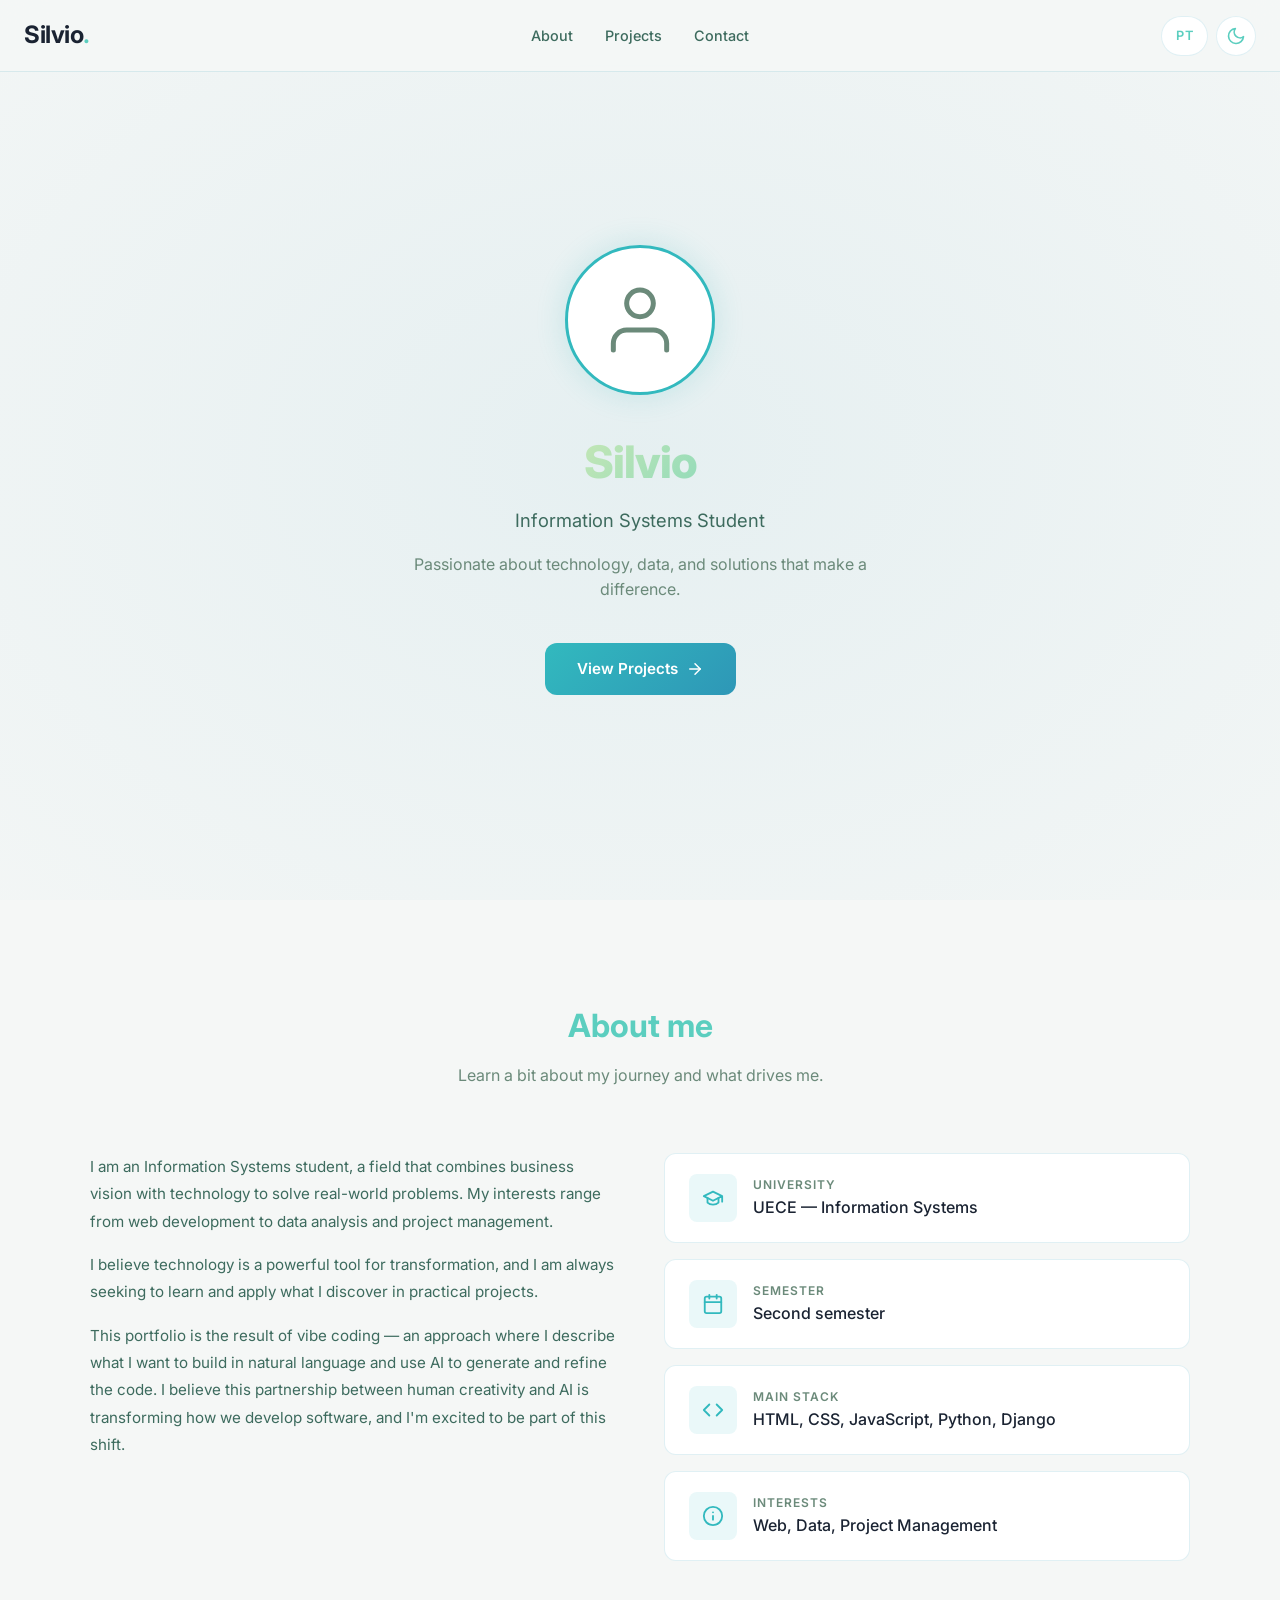
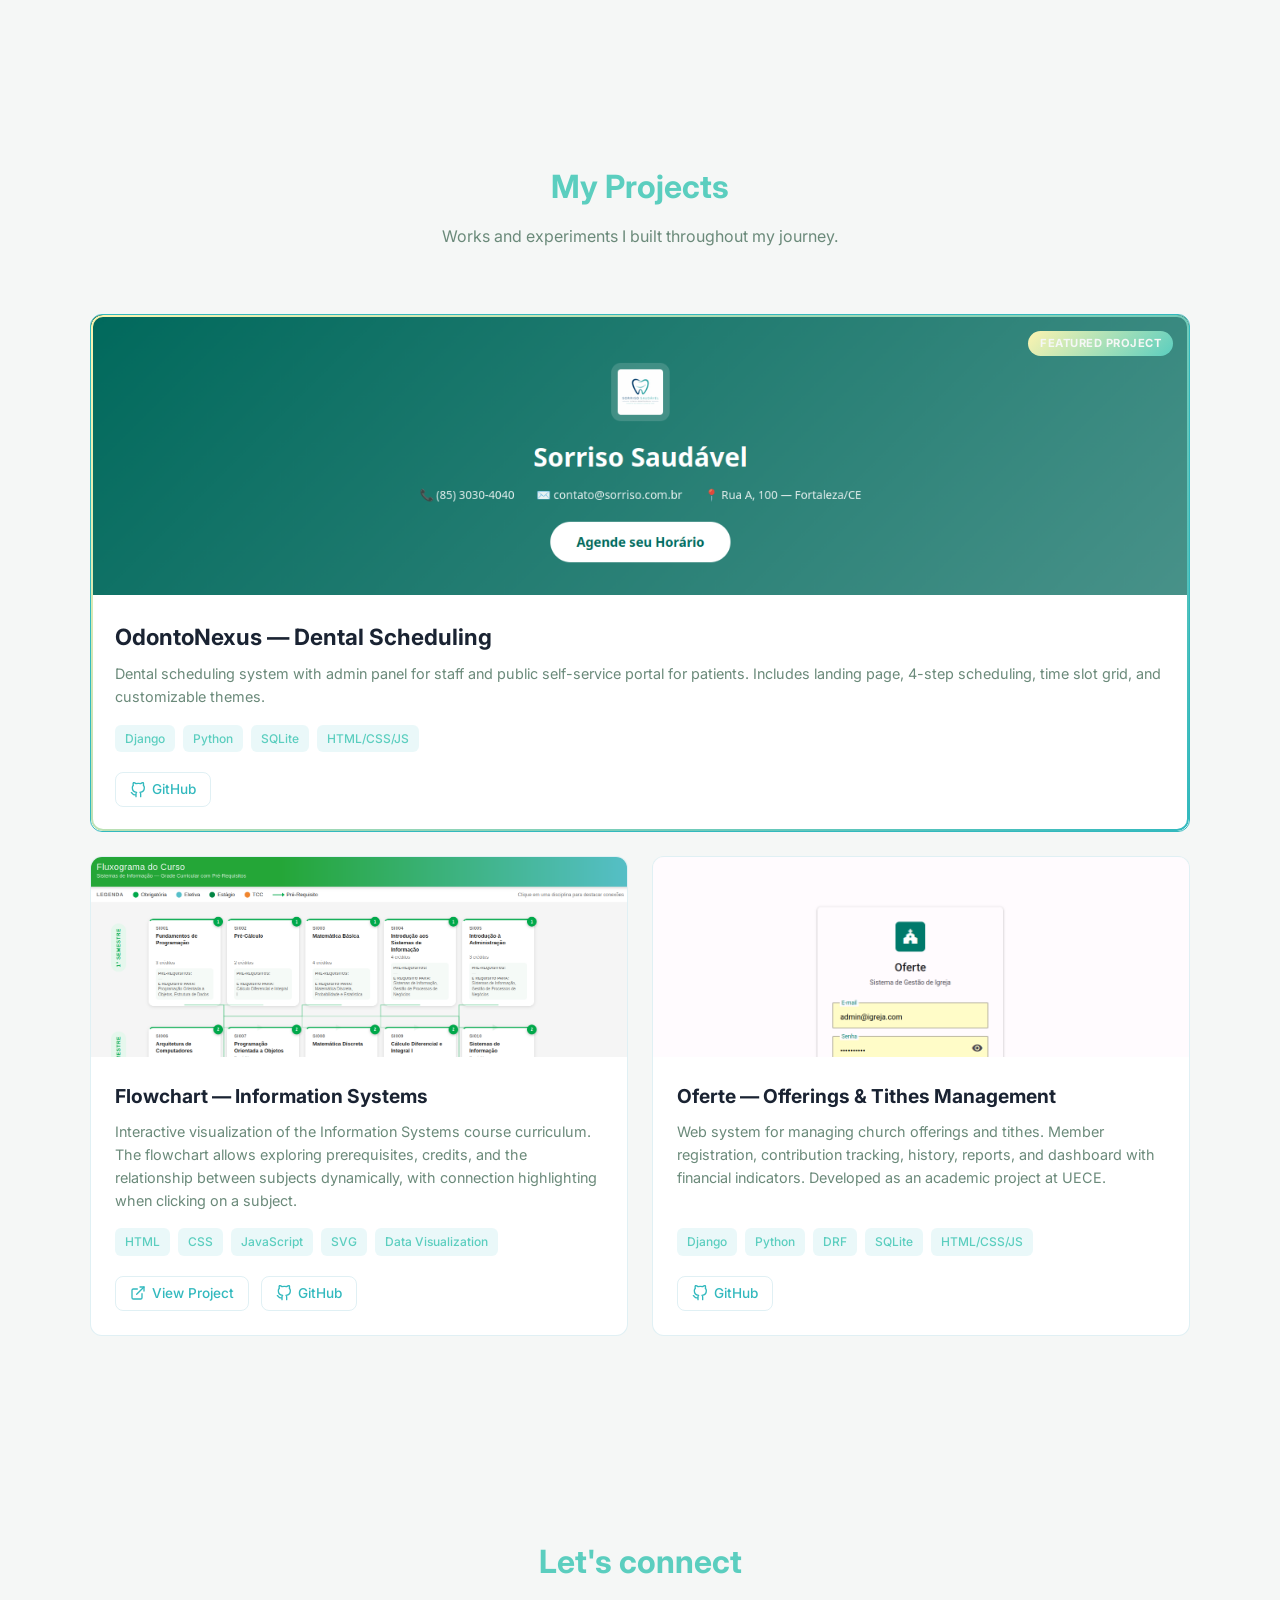
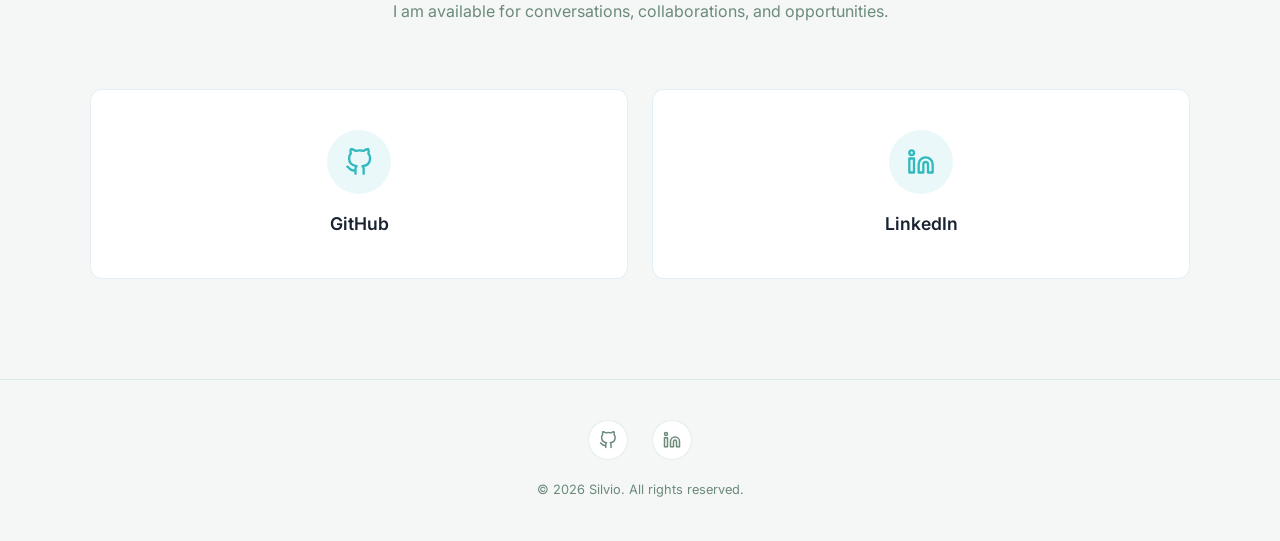
==== index.html @ 10e96e50 "feat: OdontoNexus como projeto destaque, ocupa 2 colunas quando ímpar" ====
<!DOCTYPE html>
<html lang="pt-BR">
<head>
  <meta charset="UTF-8">
  <meta name="viewport" content="width=device-width, initial-scale=1.0">
  <title>Silvio | Portfólio</title>
  <link rel="stylesheet" href="css/style.css">
</head>
<body>

  <!-- NAVBAR -->
  <nav class="navbar" id="navbar">
    <a href="#" class="navbar__logo">Silvio<span>.</span></a>
    <ul class="navbar__links" id="navLinks">
      <li><a href="#sobre" data-i18n="nav.sobre">Sobre</a></li>
      <li><a href="#projetos" data-i18n="nav.projetos">Projetos</a></li>
      <li><a href="#contato" data-i18n="nav.contato">Contato</a></li>
    </ul>
    <div class="navbar__actions">
      <button class="lang-toggle" id="langToggle" aria-label="Alternar idioma">
        <span data-i18n="lang.code">EN</span>
      </button>
      <button class="theme-toggle" id="themeToggle" aria-label="Alternar tema">
        <svg width="20" height="20" viewBox="0 0 24 24" fill="none" stroke="currentColor" stroke-width="2" stroke-linecap="round" stroke-linejoin="round">
          <circle cx="12" cy="12" r="5"/>
          <line x1="12" y1="1" x2="12" y2="3"/>
          <line x1="12" y1="21" x2="12" y2="23"/>
          <line x1="4.22" y1="4.22" x2="5.64" y2="5.64"/>
          <line x1="18.36" y1="18.36" x2="19.78" y2="19.78"/>
          <line x1="1" y1="12" x2="3" y2="12"/>
          <line x1="21" y1="12" x2="23" y2="12"/>
          <line x1="4.22" y1="19.78" x2="5.64" y2="18.36"/>
          <line x1="18.36" y1="5.64" x2="19.78" y2="4.22"/>
        </svg>
      </button>
      <button class="navbar__menu-btn" id="menuBtn" aria-label="Menu">
        <svg width="24" height="24" viewBox="0 0 24 24" fill="none" stroke="currentColor" stroke-width="2" stroke-linecap="round">
          <line x1="3" y1="6" x2="21" y2="6"/>
          <line x1="3" y1="12" x2="21" y2="12"/>
          <line x1="3" y1="18" x2="21" y2="18"/>
        </svg>
      </button>
    </div>
  </nav>
  <div class="mobile-overlay" id="mobileOverlay"></div>

  <!-- HERO -->
  <section class="hero" id="hero">
    <div class="hero__content">
      <div class="hero__photo">
        <svg viewBox="0 0 24 24" fill="none" stroke="currentColor" stroke-width="1.5" stroke-linecap="round" stroke-linejoin="round">
          <path d="M20 21v-2a4 4 0 0 0-4-4H8a4 4 0 0 0-4 4v2"/>
          <circle cx="12" cy="7" r="4"/>
        </svg>
      </div>
      <h1 class="hero__name">Silvio</h1>
      <p class="hero__subtitle" data-i18n="hero.subtitle">Estudante de Sistemas de Informação</p>
      <p class="hero__tagline" data-i18n="hero.tagline">Apaixonado por tecnologia, dados e soluções que fazem a diferença.</p>
      <a href="#projetos" class="btn btn--primary">
        <span data-i18n="hero.btn">Ver Projetos</span>
        <svg width="18" height="18" viewBox="0 0 24 24" fill="none" stroke="currentColor" stroke-width="2" stroke-linecap="round" stroke-linejoin="round">
          <line x1="5" y1="12" x2="19" y2="12"/>
          <polyline points="12 5 19 12 12 19"/>
        </svg>
      </a>
    </div>
  </section>

  <!-- SOBRE -->
  <section class="section" id="sobre">
    <div class="container">
      <div class="section__header reveal">
        <h2 class="section__title"><span data-i18n="sobre.title">Sobre</span> <span data-i18n="sobre.title.span" class="text-accent">mim</span></h2>
        <p class="section__subtitle" data-i18n="sobre.subtitle">Conheça um pouco da minha trajetória e do que me move.</p>
      </div>
      <div class="sobre__grid">
        <div class="sobre__text reveal">
          <p data-i18n="sobre.p1">
            Sou estudante de Sistemas de Informação, uma área que une a visão de negócio com a tecnologia para resolver problemas reais. Meu interesse vai desde o desenvolvimento web até a análise de dados e gestão de projetos.
          </p>
          <p data-i18n="sobre.p2">
            Acredito que a tecnologia é uma ferramenta poderosa de transformação, e estou sempre buscando aprender e aplicar o que descubro em projetos práticos.
          </p>
          <p data-i18n="sobre.p3">
            Este portfólio é o espaço onde reúno meus trabalhos, aprendizados e experiências ao longo da minha jornada acadêmica e profissional.
          </p>
        </div>
        <div class="sobre__info reveal">
          <div class="info-card">
            <div class="info-card__icon">
              <svg width="22" height="22" viewBox="0 0 24 24" fill="none" stroke="currentColor" stroke-width="2" stroke-linecap="round" stroke-linejoin="round">
                <path d="M22 10v6M2 10l10-5 10 5-10 5z"/>
                <path d="M6 12v5c3 3 9 3 12 0v-5"/>
              </svg>
            </div>
            <div>
              <div class="info-card__label" data-i18n="sobre.uni">Universidade</div>
              <div class="info-card__value" data-i18n="sobre.uni.value">Sistemas de Informação</div>
            </div>
          </div>
          <div class="info-card">
            <div class="info-card__icon">
              <svg width="22" height="22" viewBox="0 0 24 24" fill="none" stroke="currentColor" stroke-width="2" stroke-linecap="round" stroke-linejoin="round">
                <rect x="3" y="4" width="18" height="18" rx="2" ry="2"/>
                <line x1="16" y1="2" x2="16" y2="6"/>
                <line x1="8" y1="2" x2="8" y2="6"/>
                <line x1="3" y1="10" x2="21" y2="10"/>
              </svg>
            </div>
            <div>
              <div class="info-card__label" data-i18n="sobre.periodo">Período</div>
              <div class="info-card__value" data-i18n="sobre.periodo.value">Coloque seu período aqui</div>
            </div>
          </div>
          <div class="info-card">
            <div class="info-card__icon">
              <svg width="22" height="22" viewBox="0 0 24 24" fill="none" stroke="currentColor" stroke-width="2" stroke-linecap="round" stroke-linejoin="round">
                <polyline points="16 18 22 12 16 6"/>
                <polyline points="8 6 2 12 8 18"/>
              </svg>
            </div>
            <div>
              <div class="info-card__label" data-i18n="sobre.stack">Stack Principal</div>
              <div class="info-card__value" data-i18n="sobre.stack.value">HTML, CSS, JavaScript</div>
            </div>
          </div>
          <div class="info-card">
            <div class="info-card__icon">
              <svg width="22" height="22" viewBox="0 0 24 24" fill="none" stroke="currentColor" stroke-width="2" stroke-linecap="round" stroke-linejoin="round">
                <circle cx="12" cy="12" r="10"/>
                <path d="M12 16v-4"/>
                <path d="M12 8h.01"/>
              </svg>
            </div>
            <div>
              <div class="info-card__label" data-i18n="sobre.interesses">Interesses</div>
              <div class="info-card__value" data-i18n="sobre.interesses.value">Web, Dados, Gestão de Projetos</div>
            </div>
          </div>
        </div>
      </div>
    </div>
  </section>

  <!-- PROJETOS -->
  <section class="section" id="projetos">
    <div class="container">
      <div class="section__header reveal">
        <h2 class="section__title"><span data-i18n="projetos.title">Meus</span> <span data-i18n="projetos.title.span" class="text-accent">Projetos</span></h2>
        <p class="section__subtitle" data-i18n="projetos.subtitle">Trabalhos e experimentos que construí ao longo da minha jornada.</p>
      </div>
      <div class="projetos__grid">

        <!-- PROJETO DESTAQUE: OdontoNexus -->
        <div class="projeto-card projeto-card--destaque reveal">
          <span class="projeto-card__badge" data-i18n="projetos.badge">Projeto Destaque</span>
          <div class="projeto-card__preview">
            <img src="assets/odontonexus-landing.png" alt="Landing page do OdontoNexus">
          </div>
          <div class="projeto-card__body">
            <h3 class="projeto-card__title" data-i18n="projetos.odontonexus.title">OdontoNexus — Agendamento Odontológico</h3>
            <p class="projeto-card__desc" data-i18n="projetos.odontonexus.desc">
              Sistema de agendamento odontológico com painel administrativo para a atendente e portal público de autoatendimento para o cliente. Inclui landing page, agendamento em 4 passos, grade de horários e temas personalizáveis.
            </p>
            <div class="projeto-card__tags">
              <span class="tag">Django</span>
              <span class="tag">Python</span>
              <span class="tag">SQLite</span>
              <span class="tag">HTML/CSS/JS</span>
            </div>
            <div class="projeto-card__links">
              <a href="https://github.com/silviosouza1986/OdontoNexus" target="_blank">
                <svg viewBox="0 0 24 24" fill="none" stroke="currentColor" stroke-width="2" stroke-linecap="round" stroke-linejoin="round">
                  <path d="M9 19c-5 1.5-5-2.5-7-3m14 6v-3.87a3.37 3.37 0 0 0-.94-2.61c3.14-.35 6.44-1.54 6.44-7A5.44 5.44 0 0 0 20 4.77 5.07 5.07 0 0 0 19.91 1S18.73.65 16 2.48a13.38 13.38 0 0 0-7 0C6.27.65 5.09 1 5.09 1A5.07 5.07 0 0 0 5 4.77a5.44 5.44 0 0 0-1.5 3.78c0 5.42 3.3 6.61 6.44 7A3.37 3.37 0 0 0 9 18.13V22"/>
                </svg>
                GitHub
              </a>
            </div>
          </div>
        </div>

        <!-- PROJETO: Fluxograma SI -->
        <div class="projeto-card reveal">
          <div class="projeto-card__preview">
            <img src="fluxograma-si/fluxograma-si.png" alt="Fluxograma de Sistemas de Informação">
          </div>
          <div class="projeto-card__body">
            <h3 class="projeto-card__title" data-i18n="projetos.fluxograma.title">Fluxograma — Sistemas de Informação</h3>
            <p class="projeto-card__desc" data-i18n="projetos.fluxograma.desc">
              Visualização interativa da grade curricular do curso de Sistemas de Informação. O fluxograma permite explorar pré-requisitos, créditos e a relação entre disciplinas de forma dinâmica, com destaque de conexões ao clicar em uma matéria.
            </p>
            <div class="projeto-card__tags">
              <span class="tag">HTML</span>
              <span class="tag">CSS</span>
              <span class="tag">JavaScript</span>
              <span class="tag">SVG</span>
              <span class="tag" data-i18n="projetos.fluxograma.tag1">Visualização de Dados</span>
            </div>
            <div class="projeto-card__links">
              <a href="fluxograma-si/index.html" target="_blank">
                <svg viewBox="0 0 24 24" fill="none" stroke="currentColor" stroke-width="2" stroke-linecap="round" stroke-linejoin="round">
                  <path d="M18 13v6a2 2 0 0 1-2 2H5a2 2 0 0 1-2-2V8a2 2 0 0 1 2-2h6"/>
                  <polyline points="15 3 21 3 21 9"/>
                  <line x1="10" y1="14" x2="21" y2="3"/>
                </svg>
                <span data-i18n="projetos.fluxograma.link">Ver Projeto</span>
              </a>
              <a href="https://github.com/silviosouza1986/silviosouza1986.github.io/tree/main/fluxograma-si" target="_blank">
                <svg viewBox="0 0 24 24" fill="none" stroke="currentColor" stroke-width="2" stroke-linecap="round" stroke-linejoin="round">
                  <path d="M9 19c-5 1.5-5-2.5-7-3m14 6v-3.87a3.37 3.37 0 0 0-.94-2.61c3.14-.35 6.44-1.54 6.44-7A5.44 5.44 0 0 0 20 4.77 5.07 5.07 0 0 0 19.91 1S18.73.65 16 2.48a13.38 13.38 0 0 0-7 0C6.27.65 5.09 1 5.09 1A5.07 5.07 0 0 0 5 4.77a5.44 5.44 0 0 0-1.5 3.78c0 5.42 3.3 6.61 6.44 7A3.37 3.37 0 0 0 9 18.13V22"/>
                </svg>
                GitHub
              </a>
            </div>
          </div>
        </div>

        <!-- PROJETO: Oferte -->
        <div class="projeto-card reveal">
          <div class="projeto-card__preview">
            <img src="assets/oferte-login.png" alt="Tela de login do Oferte">
          </div>
          <div class="projeto-card__body">
            <h3 class="projeto-card__title" data-i18n="projetos.oferte.title">Oferte — Gestão de Ofertas e Dízimos</h3>
            <p class="projeto-card__desc" data-i18n="projetos.oferte.desc">
              Sistema web para gestão de ofertas e dízimos em igrejas. Cadastro de membros, registro de contribuições, histórico, relatórios e dashboard com indicadores financeiros. Desenvolvido como projeto acadêmico na UECE.
            </p>
            <div class="projeto-card__tags">
              <span class="tag">Django</span>
              <span class="tag">Python</span>
              <span class="tag">DRF</span>
              <span class="tag">SQLite</span>
              <span class="tag">HTML/CSS/JS</span>
            </div>
            <div class="projeto-card__links">
              <a href="https://github.com/silviosouza1986/oferte" target="_blank">
                <svg viewBox="0 0 24 24" fill="none" stroke="currentColor" stroke-width="2" stroke-linecap="round" stroke-linejoin="round">
                  <path d="M9 19c-5 1.5-5-2.5-7-3m14 6v-3.87a3.37 3.37 0 0 0-.94-2.61c3.14-.35 6.44-1.54 6.44-7A5.44 5.44 0 0 0 20 4.77 5.07 5.07 0 0 0 19.91 1S18.73.65 16 2.48a13.38 13.38 0 0 0-7 0C6.27.65 5.09 1 5.09 1A5.07 5.07 0 0 0 5 4.77a5.44 5.44 0 0 0-1.5 3.78c0 5.42 3.3 6.61 6.44 7A3.37 3.37 0 0 0 9 18.13V22"/>
                </svg>
                GitHub
              </a>
            </div>
          </div>
        </div>

      </div>
    </div>
  </section>

  <!-- CONTATO -->
  <section class="section" id="contato">
    <div class="container">
      <div class="section__header reveal">
        <h2 class="section__title"><span data-i18n="contato.title">Vamos nos</span> <span data-i18n="contato.title.span" class="text-accent">conectar</span></h2>
        <p class="section__subtitle" data-i18n="contato.subtitle">Estou disponível para conversas, colaborações e oportunidades.</p>
      </div>
      <div class="contato__grid">
        <a href="https://github.com/silviosouza1986" class="contato-btn reveal" target="_blank">
          <div class="contato-btn__icon">
            <svg viewBox="0 0 24 24" fill="none" stroke="currentColor" stroke-width="2" stroke-linecap="round" stroke-linejoin="round">
              <path d="M9 19c-5 1.5-5-2.5-7-3m14 6v-3.87a3.37 3.37 0 0 0-.94-2.61c3.14-.35 6.44-1.54 6.44-7A5.44 5.44 0 0 0 20 4.77 5.07 5.07 0 0 0 19.91 1S18.73.65 16 2.48a13.38 13.38 0 0 0-7 0C6.27.65 5.09 1 5.09 1A5.07 5.07 0 0 0 5 4.77a5.44 5.44 0 0 0-1.5 3.78c0 5.42 3.3 6.61 6.44 7A3.37 3.37 0 0 0 9 18.13V22"/>
            </svg>
          </div>
          <span class="contato-btn__label">GitHub</span>
        </a>
        <a href="#" class="contato-btn reveal" target="_blank">
          <div class="contato-btn__icon">
            <svg viewBox="0 0 24 24" fill="none" stroke="currentColor" stroke-width="2" stroke-linecap="round" stroke-linejoin="round">
              <path d="M16 8a6 6 0 0 1 6 6v7h-4v-7a2 2 0 0 0-2-2 2 2 0 0 0-2 2v7h-4v-7a6 6 0 0 1 6-6z"/>
              <rect x="2" y="9" width="4" height="12"/>
              <circle cx="4" cy="4" r="2"/>
            </svg>
          </div>
          <span class="contato-btn__label">LinkedIn</span>
        </a>
      </div>
        </a>
      </div>
    </div>
  </section>

  <!-- FOOTER -->
  <footer class="footer">
    <div class="footer__social">
      <a href="https://github.com/silviosouza1986" aria-label="GitHub" target="_blank">
        <svg viewBox="0 0 24 24" fill="none" stroke="currentColor" stroke-width="2" stroke-linecap="round" stroke-linejoin="round">
          <path d="M9 19c-5 1.5-5-2.5-7-3m14 6v-3.87a3.37 3.37 0 0 0-.94-2.61c3.14-.35 6.44-1.54 6.44-7A5.44 5.44 0 0 0 20 4.77 5.07 5.07 0 0 0 19.91 1S18.73.65 16 2.48a13.38 13.38 0 0 0-7 0C6.27.65 5.09 1 5.09 1A5.07 5.07 0 0 0 5 4.77a5.44 5.44 0 0 0-1.5 3.78c0 5.42 3.3 6.61 6.44 7A3.37 3.37 0 0 0 9 18.13V22"/>
        </svg>
      </a>
      <a href="#" aria-label="LinkedIn" target="_blank">
        <svg viewBox="0 0 24 24" fill="none" stroke="currentColor" stroke-width="2" stroke-linecap="round" stroke-linejoin="round">
          <path d="M16 8a6 6 0 0 1 6 6v7h-4v-7a2 2 0 0 0-2-2 2 2 0 0 0-2 2v7h-4v-7a6 6 0 0 1 6-6z"/>
          <rect x="2" y="9" width="4" height="12"/>
          <circle cx="4" cy="4" r="2"/>
        </svg>
      </a>
    </div>
    <p class="footer__copy" data-i18n-html="footer.copy">&copy; 2026 Silvio. Todos os direitos reservados.</p>
  </footer>

  <script src="js/i18n.js"></script>
  <script src="js/main.js"></script>
</body>
</html>
---- css/style.css ----
@import url('https://fonts.googleapis.com/css2?family=Inter:wght@300;400;500;600;700;800&display=swap');

*, *::before, *::after {
  box-sizing: border-box;
  margin: 0;
  padding: 0;
}

:root {
  --color1: #fdf4b0;
  --color2: #a4dcb9;
  --color3: #5bcebf;
  --color4: #32b9be;
  --color5: #2e97b7;

  --bg-primary: #0f1419;
  --bg-card: #1a2332;
  --bg-surface: #152028;
  --bg-navbar: rgba(15, 20, 25, 0.85);

  --text-primary: #fdf4b0;
  --text-secondary: #a4dcb9;
  --text-muted: #6b8a7a;

  --border-color: rgba(91, 206, 191, 0.15);
  --glow: rgba(46, 151, 183, 0.3);

  --radius: 12px;
  --radius-sm: 8px;
  --transition: 0.3s cubic-bezier(0.4, 0, 0.2, 1);
}

[data-theme="light"] {
  --bg-primary: #f5f7f6;
  --bg-card: #ffffff;
  --bg-surface: #eef2f0;
  --bg-navbar: rgba(245, 247, 246, 0.85);

  --text-primary: #1a2332;
  --text-secondary: #3d6b5e;
  --text-muted: #6b8a7a;

  --border-color: rgba(46, 151, 183, 0.15);
  --glow: rgba(50, 185, 190, 0.2);
}

html {
  scroll-behavior: smooth;
  scroll-padding-top: 80px;
}

body {
  font-family: 'Inter', system-ui, -apple-system, sans-serif;
  background: var(--bg-primary);
  color: var(--text-primary);
  line-height: 1.6;
  min-height: 100vh;
  overflow-x: hidden;
}

a {
  color: var(--color4);
  text-decoration: none;
  transition: color var(--transition);
}

a:hover {
  color: var(--color3);
}

img {
  max-width: 100%;
  display: block;
}

/* ========================
   NAVBAR
======================== */
.navbar {
  position: fixed;
  top: 0;
  left: 0;
  right: 0;
  z-index: 1000;
  background: var(--bg-navbar);
  backdrop-filter: blur(20px);
  -webkit-backdrop-filter: blur(20px);
  border-bottom: 1px solid var(--border-color);
  padding: 0 24px;
  height: 72px;
  display: grid;
  grid-template-columns: 1fr auto 1fr;
  align-items: center;
}

.navbar__logo {
  font-size: 1.5rem;
  font-weight: 700;
  color: var(--text-primary);
  letter-spacing: -0.5px;
}

.navbar__logo span {
  color: var(--color3);
}

.navbar__links {
  display: flex;
  align-items: center;
  gap: 32px;
  list-style: none;
  justify-content: center;
}

.navbar__links a {
  color: var(--text-secondary);
  font-size: 0.9rem;
  font-weight: 500;
  position: relative;
  padding: 4px 0;
}

.navbar__links a::after {
  content: '';
  position: absolute;
  bottom: -2px;
  left: 0;
  width: 0;
  height: 2px;
  background: var(--color4);
  transition: width var(--transition);
}

.navbar__links a:hover::after,
.navbar__links a.active::after {
  width: 100%;
}

.navbar__links a:hover,
.navbar__links a.active {
  color: var(--text-primary);
}

.theme-toggle {
  background: var(--bg-card);
  border: 1px solid var(--border-color);
  border-radius: 50%;
  width: 40px;
  height: 40px;
  display: flex;
  align-items: center;
  justify-content: center;
  cursor: pointer;
  color: var(--color3);
  font-size: 1.2rem;
  transition: all var(--transition);
}

.theme-toggle:hover {
  background: var(--bg-surface);
  box-shadow: 0 0 12px var(--glow);
}

.navbar__actions {
  display: flex;
  align-items: center;
  justify-content: end;
  gap: 8px;
}

.lang-toggle {
  background: var(--bg-card);
  border: 1px solid var(--border-color);
  border-radius: 20px;
  height: 40px;
  padding: 0 14px;
  display: flex;
  align-items: center;
  justify-content: center;
  cursor: pointer;
  color: var(--color3);
  font-size: 0.8rem;
  font-weight: 600;
  font-family: inherit;
  letter-spacing: 0.5px;
  transition: all var(--transition);
}

.lang-toggle:hover {
  background: var(--bg-surface);
  box-shadow: 0 0 12px var(--glow);
}

.navbar__menu-btn {
  display: none;
  background: none;
  border: none;
  color: var(--text-primary);
  font-size: 1.5rem;
  cursor: pointer;
  padding: 4px;
}

/* ========================
   HERO
======================== */
.hero {
  min-height: 100vh;
  display: flex;
  align-items: center;
  justify-content: center;
  padding: 120px 24px 80px;
  text-align: center;
  position: relative;
  overflow: hidden;
}

.hero::before {
  content: '';
  position: absolute;
  top: -50%;
  left: -50%;
  width: 200%;
  height: 200%;
  background: radial-gradient(
    ellipse at 50% 50%,
    rgba(46, 151, 183, 0.08) 0%,
    transparent 60%
  );
  pointer-events: none;
}

.hero__content {
  position: relative;
  z-index: 1;
  max-width: 640px;
}

.hero__photo {
  width: 150px;
  height: 150px;
  border-radius: 50%;
  margin: 0 auto 32px;
  background: var(--bg-card);
  border: 3px solid var(--color4);
  display: flex;
  align-items: center;
  justify-content: center;
  overflow: hidden;
  box-shadow: 0 0 30px var(--glow);
}

.hero__photo svg {
  width: 80px;
  height: 80px;
  color: var(--text-muted);
}

.hero__name {
  font-size: 2.8rem;
  font-weight: 800;
  letter-spacing: -1px;
  margin-bottom: 8px;
  background: linear-gradient(135deg, var(--color1), var(--color3));
  -webkit-background-clip: text;
  -webkit-text-fill-color: transparent;
  background-clip: text;
}

.hero__subtitle {
  font-size: 1.15rem;
  color: var(--text-secondary);
  font-weight: 400;
  margin-bottom: 16px;
}

.hero__tagline {
  font-size: 1rem;
  color: var(--text-muted);
  margin-bottom: 40px;
  max-width: 480px;
  margin-left: auto;
  margin-right: auto;
}

.btn {
  display: inline-flex;
  align-items: center;
  gap: 8px;
  padding: 14px 32px;
  border-radius: var(--radius);
  font-size: 0.95rem;
  font-weight: 600;
  cursor: pointer;
  transition: all var(--transition);
  border: none;
  font-family: inherit;
}

.btn--primary {
  background: linear-gradient(135deg, var(--color4), var(--color5));
  color: #fff;
}

.btn--primary:hover {
  transform: translateY(-2px);
  box-shadow: 0 8px 24px var(--glow);
  color: #fff;
}

.btn--outline {
  background: transparent;
  border: 2px solid var(--color4);
  color: var(--color3);
}

.btn--outline:hover {
  background: rgba(50, 185, 190, 0.1);
  transform: translateY(-2px);
  color: var(--color3);
}

/* ========================
   SECTIONS (shared)
======================== */
.section {
  padding: 100px 24px;
}

.section__header {
  text-align: center;
  margin-bottom: 64px;
}

.section__title {
  font-size: 2rem;
  font-weight: 700;
  margin-bottom: 12px;
  color: var(--text-primary);
}

.section__title span {
  color: var(--color3);
}

.section__subtitle {
  font-size: 1rem;
  color: var(--text-muted);
  max-width: 520px;
  margin: 0 auto;
}

.container {
  max-width: 1100px;
  margin: 0 auto;
}

/* ========================
   SOBRE
======================== */
.sobre__grid {
  display: grid;
  grid-template-columns: 1fr 1fr;
  gap: 48px;
  align-items: start;
}

.sobre__text p {
  color: var(--text-secondary);
  margin-bottom: 16px;
  font-size: 0.95rem;
  line-height: 1.8;
}

.sobre__info {
  display: grid;
  gap: 16px;
}

.info-card {
  background: var(--bg-card);
  border: 1px solid var(--border-color);
  border-radius: var(--radius);
  padding: 20px 24px;
  display: flex;
  align-items: center;
  gap: 16px;
  transition: all var(--transition);
}

.info-card:hover {
  border-color: var(--color5);
  box-shadow: 0 4px 20px var(--glow);
  transform: translateY(-2px);
}

.info-card__icon {
  width: 48px;
  height: 48px;
  border-radius: var(--radius-sm);
  background: rgba(50, 185, 190, 0.1);
  display: flex;
  align-items: center;
  justify-content: center;
  color: var(--color4);
  font-size: 1.3rem;
  flex-shrink: 0;
}

.info-card__label {
  font-size: 0.75rem;
  color: var(--text-muted);
  text-transform: uppercase;
  letter-spacing: 1px;
  font-weight: 600;
}

.info-card__value {
  font-size: 1rem;
  color: var(--text-primary);
  font-weight: 500;
}

/* ========================
   PROJETOS
======================== */
.projetos__grid {
  display: grid;
  grid-template-columns: repeat(auto-fit, minmax(min(100%, 400px), 1fr));
  gap: 24px;
  justify-items: center;
}

.projeto-card {
  background: var(--bg-card);
  border: 1px solid var(--border-color);
  border-radius: var(--radius);
  overflow: hidden;
  transition: all var(--transition);
  display: flex;
  flex-direction: column;
  width: 100%;
}

.projeto-card:hover {
  border-color: var(--color5);
  box-shadow: 0 8px 32px var(--glow);
  transform: translateY(-4px);
}

.projeto-card--destaque {
  border-color: var(--color4);
  position: relative;
  grid-column: 1 / -1;
}

/* When odd number of projects, featured spans full width */
.projetos__grid .projeto-card--destaque:nth-last-child(odd) {
  grid-column: 1 / -1;
}

.projeto-card--destaque::before {
  content: '';
  position: absolute;
  inset: 0;
  border-radius: var(--radius);
  padding: 2px;
  background: linear-gradient(135deg, var(--color1), var(--color4));
  -webkit-mask: linear-gradient(#fff 0 0) content-box, linear-gradient(#fff 0 0);
  mask: linear-gradient(#fff 0 0) content-box, linear-gradient(#fff 0 0);
  -webkit-mask-composite: xor;
  mask-composite: exclude;
  pointer-events: none;
}

.projeto-card__badge {
  position: absolute;
  top: 16px;
  right: 16px;
  background: linear-gradient(135deg, var(--color1), var(--color3));
  color: var(--bg-primary);
  font-size: 0.7rem;
  font-weight: 700;
  padding: 4px 12px;
  border-radius: 20px;
  text-transform: uppercase;
  letter-spacing: 0.5px;
}

.projeto-card__preview {
  height: 200px;
  background: var(--bg-surface);
  display: flex;
  align-items: center;
  justify-content: center;
  color: var(--text-muted);
  font-size: 2.5rem;
  overflow: hidden;
}

.projeto-card__preview img {
  width: 100%;
  height: 100%;
  object-fit: cover;
  object-position: top center;
}

.projeto-card--destaque .projeto-card__preview {
  height: 280px;
}

.projeto-card__body {
  padding: 24px;
  flex: 1;
  display: flex;
  flex-direction: column;
}

.projeto-card__title {
  font-size: 1.2rem;
  font-weight: 700;
  color: var(--text-primary);
  margin-bottom: 8px;
}

.projeto-card--destaque .projeto-card__title {
  font-size: 1.4rem;
}

.projeto-card__desc {
  font-size: 0.9rem;
  color: var(--text-muted);
  margin-bottom: 16px;
  line-height: 1.6;
  flex: 1;
}

.projeto-card__tags {
  display: flex;
  flex-wrap: wrap;
  gap: 8px;
  margin-bottom: 20px;
}

.tag {
  background: rgba(50, 185, 190, 0.1);
  color: var(--color3);
  font-size: 0.75rem;
  font-weight: 500;
  padding: 4px 10px;
  border-radius: 6px;
}

.projeto-card__links {
  display: flex;
  gap: 12px;
}

.projeto-card__links a {
  display: inline-flex;
  align-items: center;
  gap: 6px;
  font-size: 0.85rem;
  font-weight: 500;
  color: var(--color4);
  padding: 6px 14px;
  border-radius: var(--radius-sm);
  border: 1px solid var(--border-color);
  transition: all var(--transition);
}

.projeto-card__links a:hover {
  background: rgba(50, 185, 190, 0.1);
  border-color: var(--color4);
  color: var(--color3);
}

.projeto-card__links svg {
  width: 16px;
  height: 16px;
}

/* ========================
   CONTATO
======================== */
.contato__grid {
  display: grid;
  grid-template-columns: repeat(2, 1fr);
  gap: 24px;
}

.contato-btn {
  display: flex;
  flex-direction: column;
  align-items: center;
  gap: 16px;
  padding: 40px 24px;
  background: var(--bg-card);
  border: 1px solid var(--border-color);
  border-radius: var(--radius);
  color: var(--text-primary);
  transition: all var(--transition);
  text-align: center;
}

.contato-btn:hover {
  border-color: var(--color5);
  box-shadow: 0 8px 32px var(--glow);
  transform: translateY(-4px);
  color: var(--text-primary);
}

.contato-btn__icon {
  width: 64px;
  height: 64px;
  border-radius: 50%;
  background: rgba(50, 185, 190, 0.1);
  display: flex;
  align-items: center;
  justify-content: center;
}

.contato-btn__icon svg {
  width: 28px;
  height: 28px;
  color: var(--color4);
}

.contato-btn__label {
  font-size: 1.1rem;
  font-weight: 600;
}

.contato-btn__hint {
  font-size: 0.8rem;
  color: var(--text-muted);
}

/* ========================
   FOOTER
======================== */
.footer {
  padding: 40px 24px;
  text-align: center;
  border-top: 1px solid var(--border-color);
}

.footer__social {
  display: flex;
  justify-content: center;
  gap: 24px;
  margin-bottom: 20px;
}

.footer__social a {
  width: 40px;
  height: 40px;
  border-radius: 50%;
  background: var(--bg-card);
  border: 1px solid var(--border-color);
  display: flex;
  align-items: center;
  justify-content: center;
  color: var(--text-muted);
  transition: all var(--transition);
}

.footer__social a:hover {
  color: var(--color3);
  border-color: var(--color4);
  box-shadow: 0 0 12px var(--glow);
}

.footer__social svg {
  width: 18px;
  height: 18px;
}

.footer__copy {
  font-size: 0.8rem;
  color: var(--text-muted);
}

/* ========================
   ANIMAÇÕES SCROLL
======================== */
.reveal {
  opacity: 0;
  transform: translateY(30px);
  transition: opacity 0.6s ease, transform 0.6s ease;
}

.reveal.visible {
  opacity: 1;
  transform: translateY(0);
}

/* ========================
   MOBILE MENU
======================== */
.mobile-overlay {
  display: none;
  position: fixed;
  inset: 0;
  background: rgba(0, 0, 0, 0.6);
  z-index: 999;
  opacity: 0;
  transition: opacity var(--transition);
}

.mobile-overlay.visible {
  opacity: 1;
}

/* ========================
   RESPONSIVO
======================== */
@media (max-width: 768px) {
  .navbar {
    grid-template-columns: 1fr auto;
  }

  .navbar__links {
    position: fixed;
    top: 0;
    right: -100%;
    width: 280px;
    height: 100vh;
    background: var(--bg-surface);
    flex-direction: column;
    padding: 80px 32px 32px;
    gap: 0;
    transition: right var(--transition);
    z-index: 1001;
    border-left: 1px solid var(--border-color);
  }

  .navbar__links.open {
    right: 0;
  }

  .navbar__links li {
    width: 100%;
  }

  .navbar__links a {
    display: block;
    padding: 14px 0;
    font-size: 1rem;
    border-bottom: 1px solid var(--border-color);
  }

  .navbar__links a::after {
    display: none;
  }

  .navbar__menu-btn {
    display: block;
    z-index: 1002;
  }

  .navbar__actions {
    z-index: 1002;
  }

  .mobile-overlay.visible {
    display: block;
  }

  .hero__name {
    font-size: 2rem;
  }

  .hero__subtitle {
    font-size: 1rem;
  }

  .sobre__grid {
    grid-template-columns: 1fr;
    gap: 32px;
  }

  .projetos__grid {
    grid-template-columns: 1fr;
  }

  .projeto-card--destaque .projeto-card__preview {
    height: 200px;
  }

  .contato__grid {
    grid-template-columns: 1fr;
  }

  .section {
    padding: 64px 16px;
  }
}

@media (max-width: 480px) {
  .hero__name {
    font-size: 1.6rem;
  }

  .hero__photo {
    width: 120px;
    height: 120px;
  }

  .hero__photo svg {
    width: 60px;
    height: 60px;
  }

  .section__title {
    font-size: 1.5rem;
  }

  .navbar {
    padding: 0 16px;
  }
}
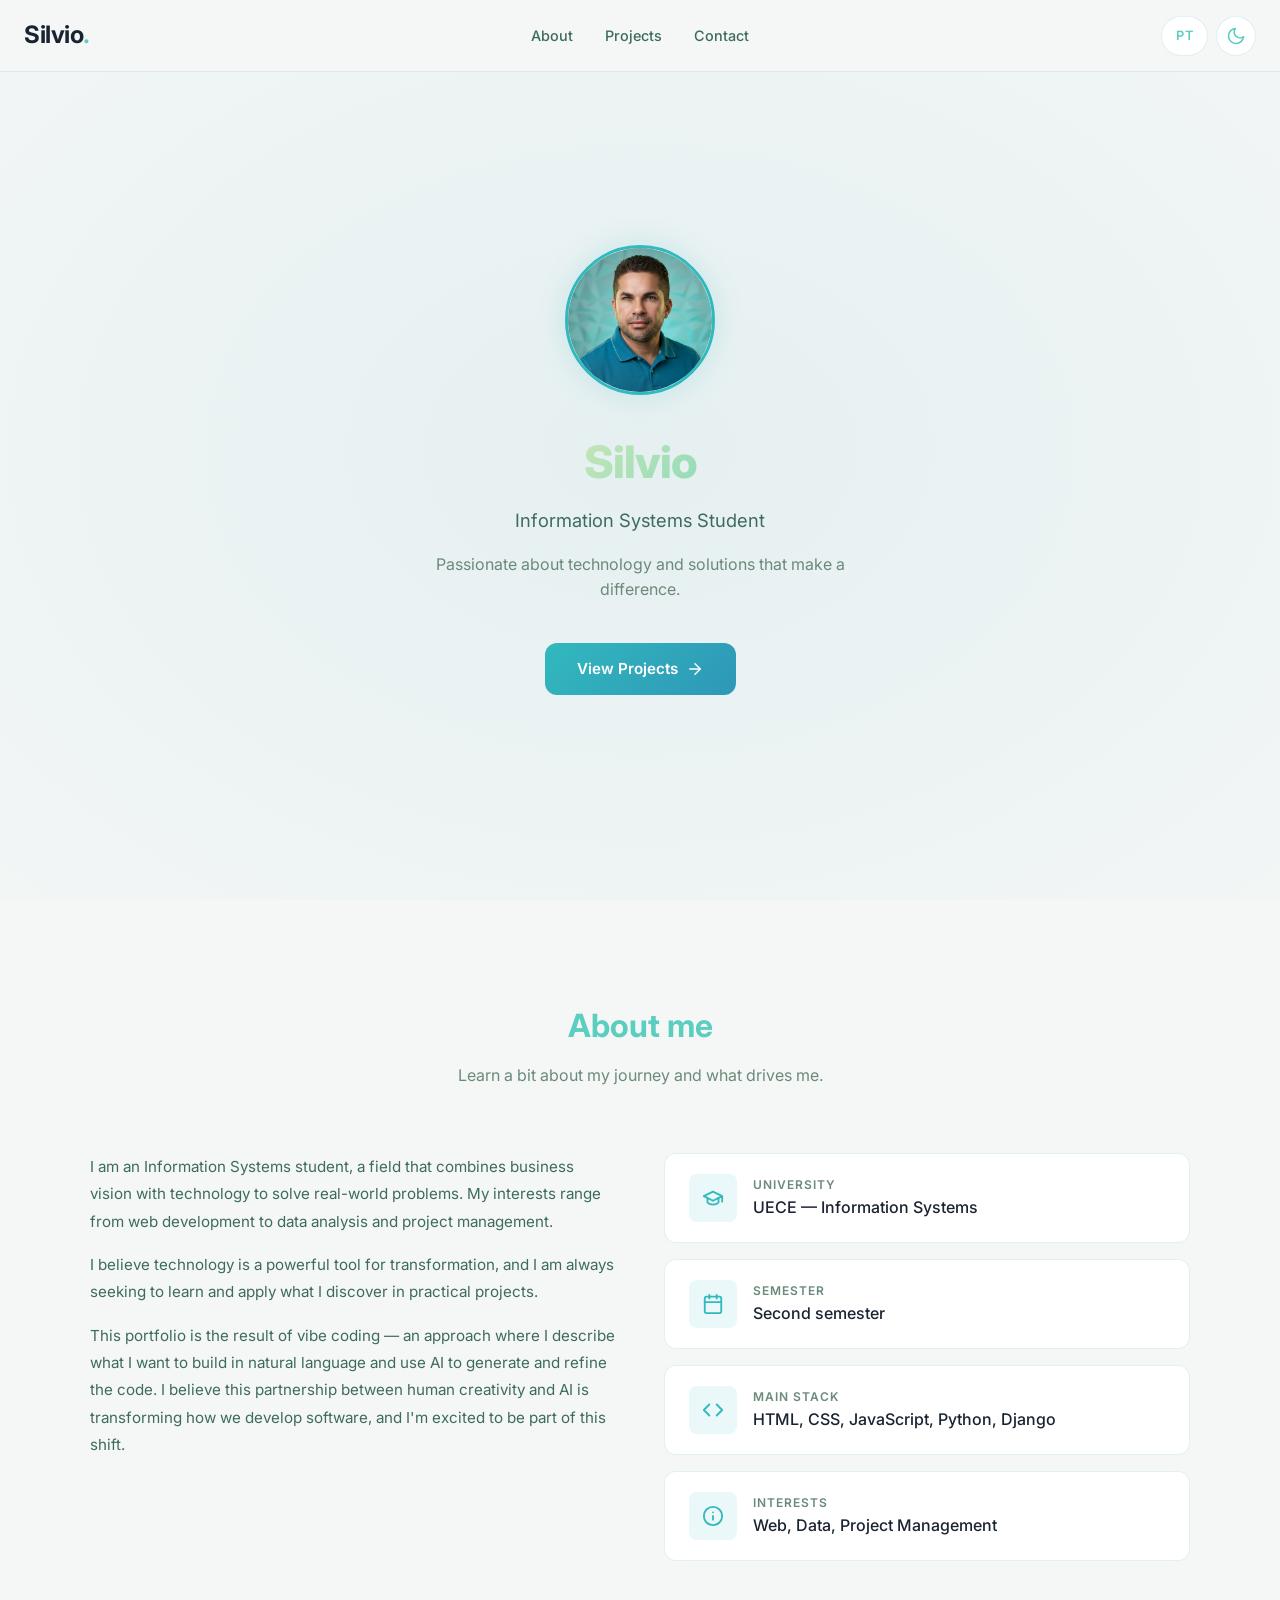
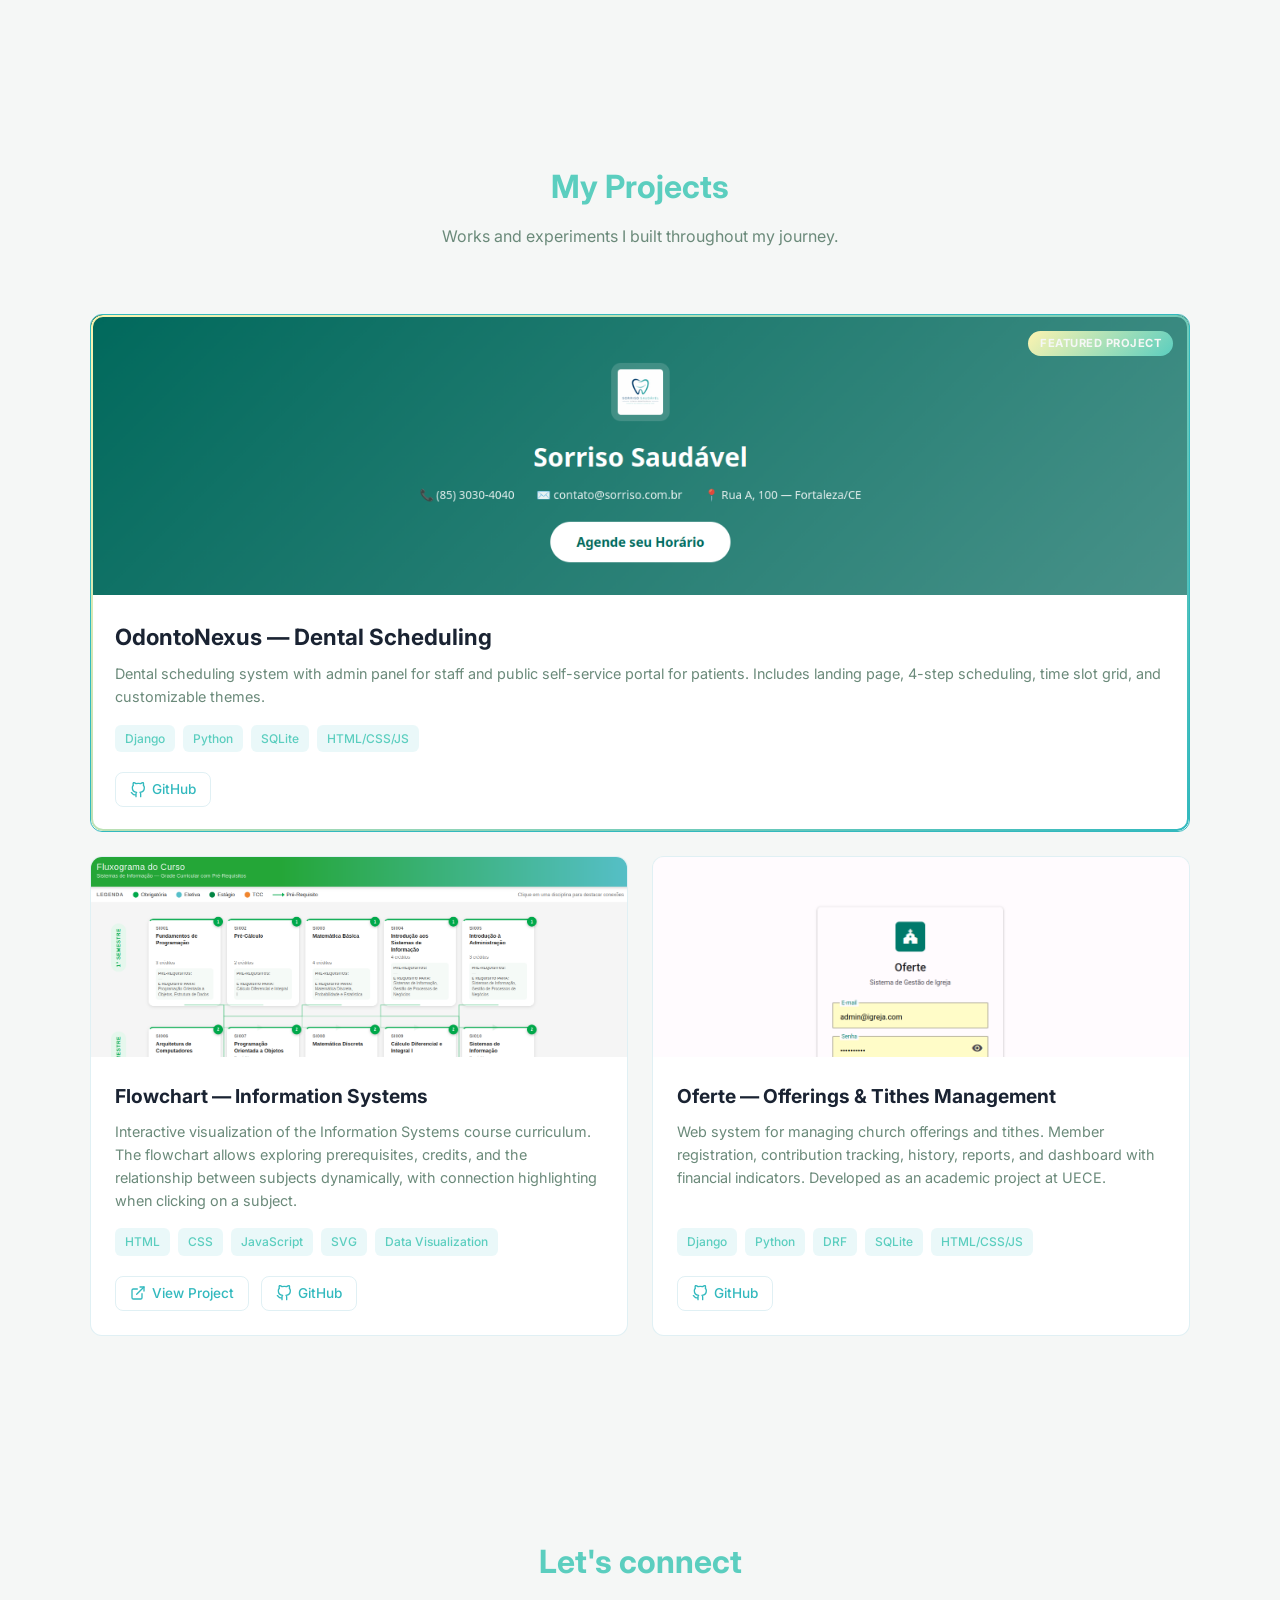
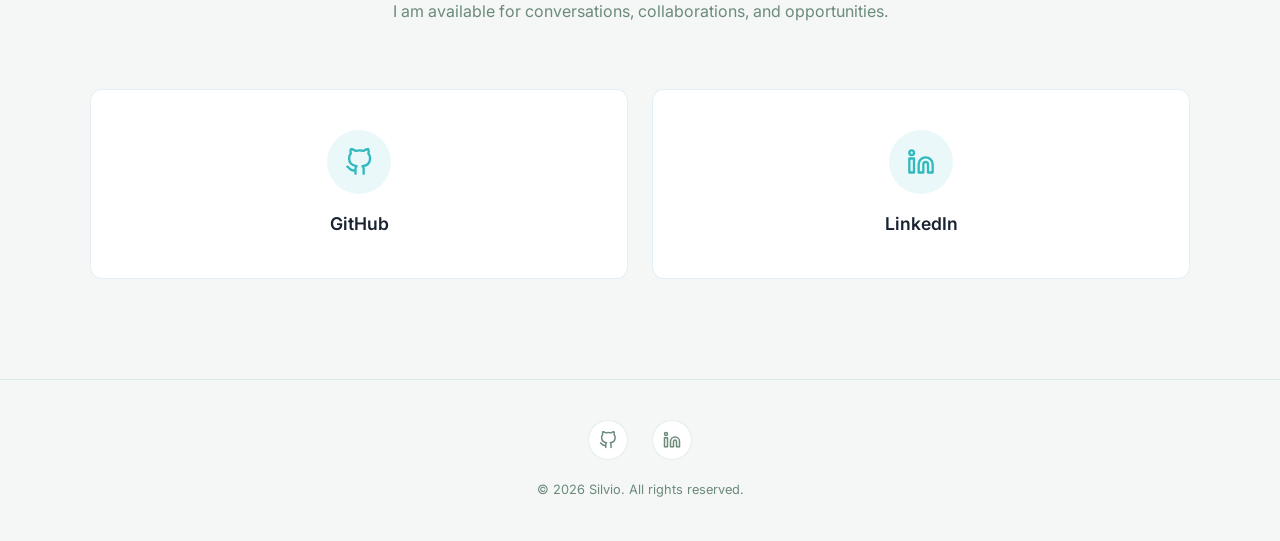
==== commit b622c75b: "feat: adiciona foto de perfil no hero" ====
--- a/index.html
+++ b/index.html
@@ -48,10 +48,7 @@
   <section class="hero" id="hero">
     <div class="hero__content">
       <div class="hero__photo">
-        <svg viewBox="0 0 24 24" fill="none" stroke="currentColor" stroke-width="1.5" stroke-linecap="round" stroke-linejoin="round">
-          <path d="M20 21v-2a4 4 0 0 0-4-4H8a4 4 0 0 0-4 4v2"/>
-          <circle cx="12" cy="7" r="4"/>
-        </svg>
+        <img src="assets/foto-perfil.png" alt="Silvio — foto de perfil">
       </div>
       <h1 class="hero__name">Silvio</h1>
       <p class="hero__subtitle" data-i18n="hero.subtitle">Estudante de Sistemas de Informação</p>
@@ -263,7 +260,7 @@
           </div>
           <span class="contato-btn__label">GitHub</span>
         </a>
-        <a href="#" class="contato-btn reveal" target="_blank">
+        <a href="https://www.linkedin.com/in/silviosouza1986/" class="contato-btn reveal" target="_blank">
           <div class="contato-btn__icon">
             <svg viewBox="0 0 24 24" fill="none" stroke="currentColor" stroke-width="2" stroke-linecap="round" stroke-linejoin="round">
               <path d="M16 8a6 6 0 0 1 6 6v7h-4v-7a2 2 0 0 0-2-2 2 2 0 0 0-2 2v7h-4v-7a6 6 0 0 1 6-6z"/>
@@ -287,7 +284,7 @@
           <path d="M9 19c-5 1.5-5-2.5-7-3m14 6v-3.87a3.37 3.37 0 0 0-.94-2.61c3.14-.35 6.44-1.54 6.44-7A5.44 5.44 0 0 0 20 4.77 5.07 5.07 0 0 0 19.91 1S18.73.65 16 2.48a13.38 13.38 0 0 0-7 0C6.27.65 5.09 1 5.09 1A5.07 5.07 0 0 0 5 4.77a5.44 5.44 0 0 0-1.5 3.78c0 5.42 3.3 6.61 6.44 7A3.37 3.37 0 0 0 9 18.13V22"/>
         </svg>
       </a>
-      <a href="#" aria-label="LinkedIn" target="_blank">
+      <a href="https://www.linkedin.com/in/silviosouza1986/" aria-label="LinkedIn" target="_blank">
         <svg viewBox="0 0 24 24" fill="none" stroke="currentColor" stroke-width="2" stroke-linecap="round" stroke-linejoin="round">
           <path d="M16 8a6 6 0 0 1 6 6v7h-4v-7a2 2 0 0 0-2-2 2 2 0 0 0-2 2v7h-4v-7a6 6 0 0 1 6-6z"/>
           <rect x="2" y="9" width="4" height="12"/>
--- a/css/style.css
+++ b/css/style.css
@@ -250,10 +250,10 @@
   box-shadow: 0 0 30px var(--glow);
 }
 
-.hero__photo svg {
-  width: 80px;
-  height: 80px;
-  color: var(--text-muted);
+.hero__photo img {
+  width: 100%;
+  height: 100%;
+  object-fit: cover;
 }
 
 .hero__name {
@@ -807,9 +807,9 @@
     height: 120px;
   }
 
-  .hero__photo svg {
-    width: 60px;
-    height: 60px;
+  .hero__photo img {
+    width: 100%;
+    height: 100%;
   }
 
   .section__title {
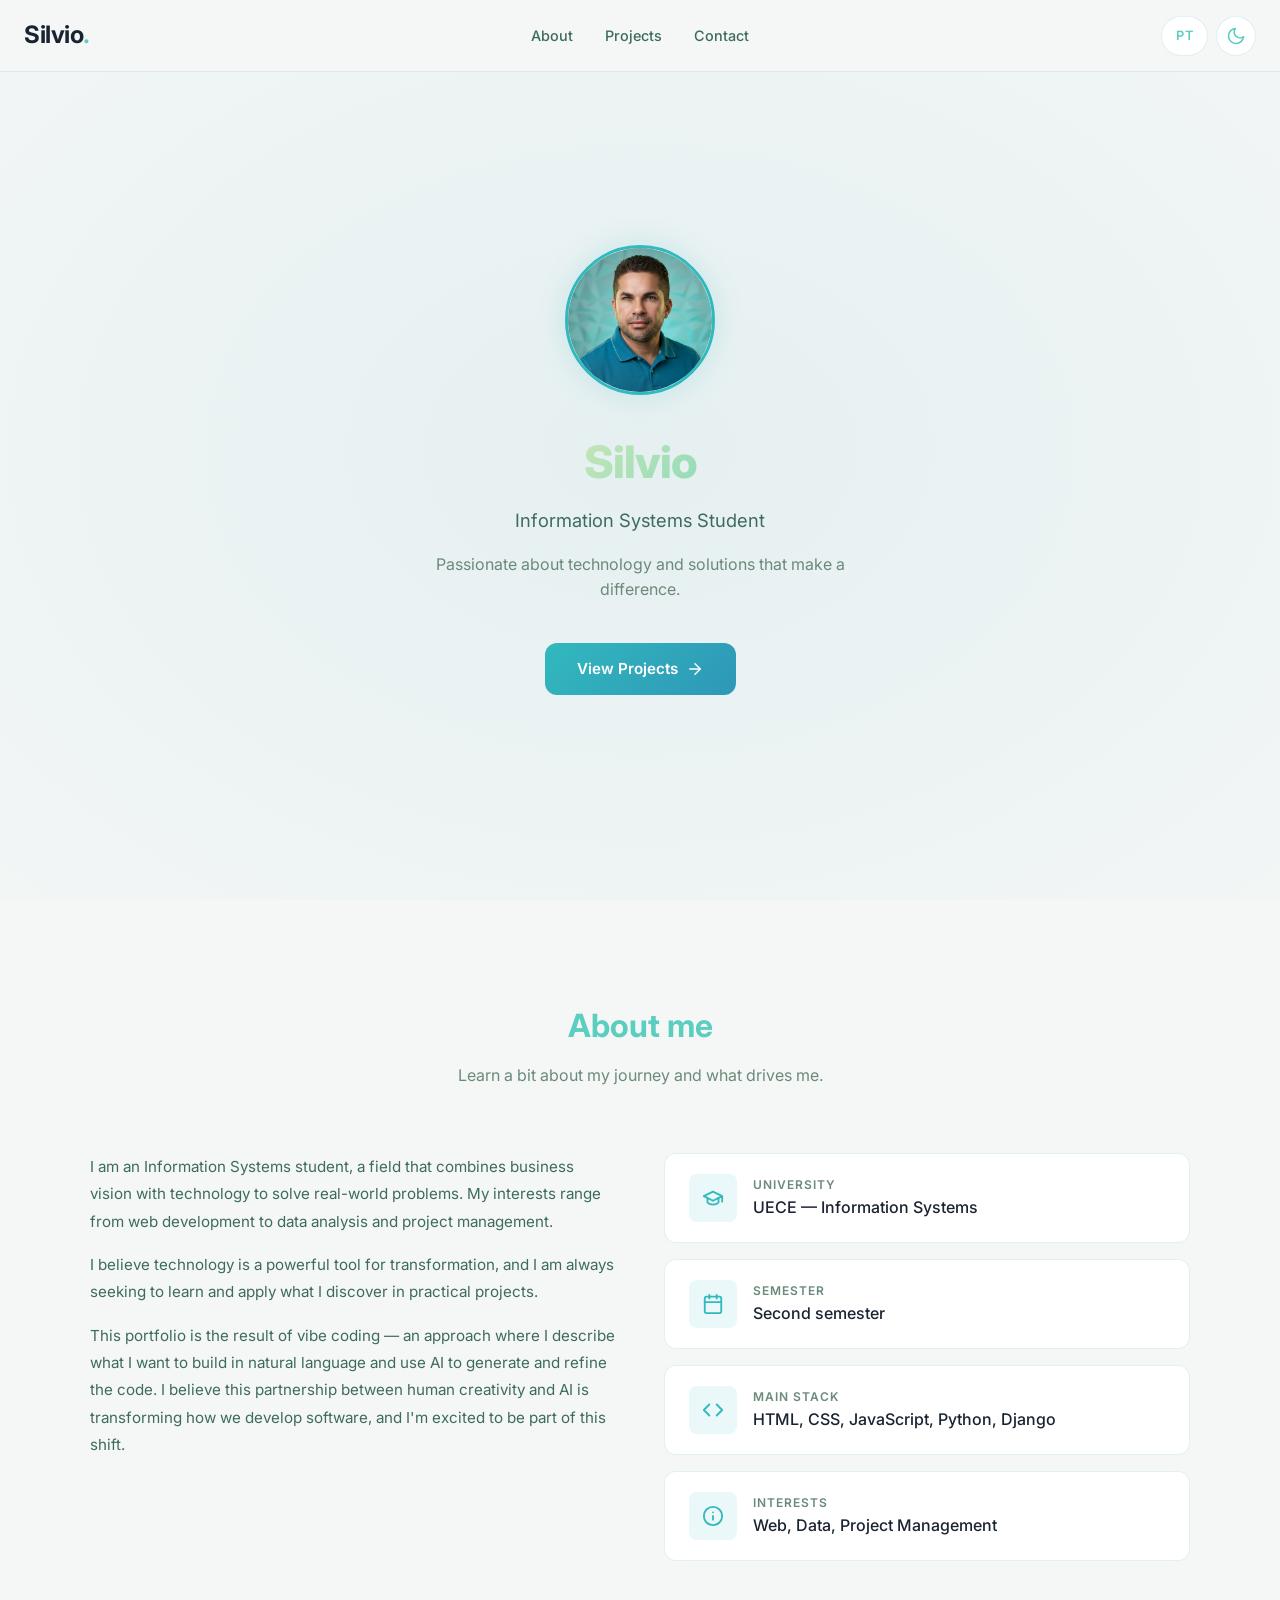
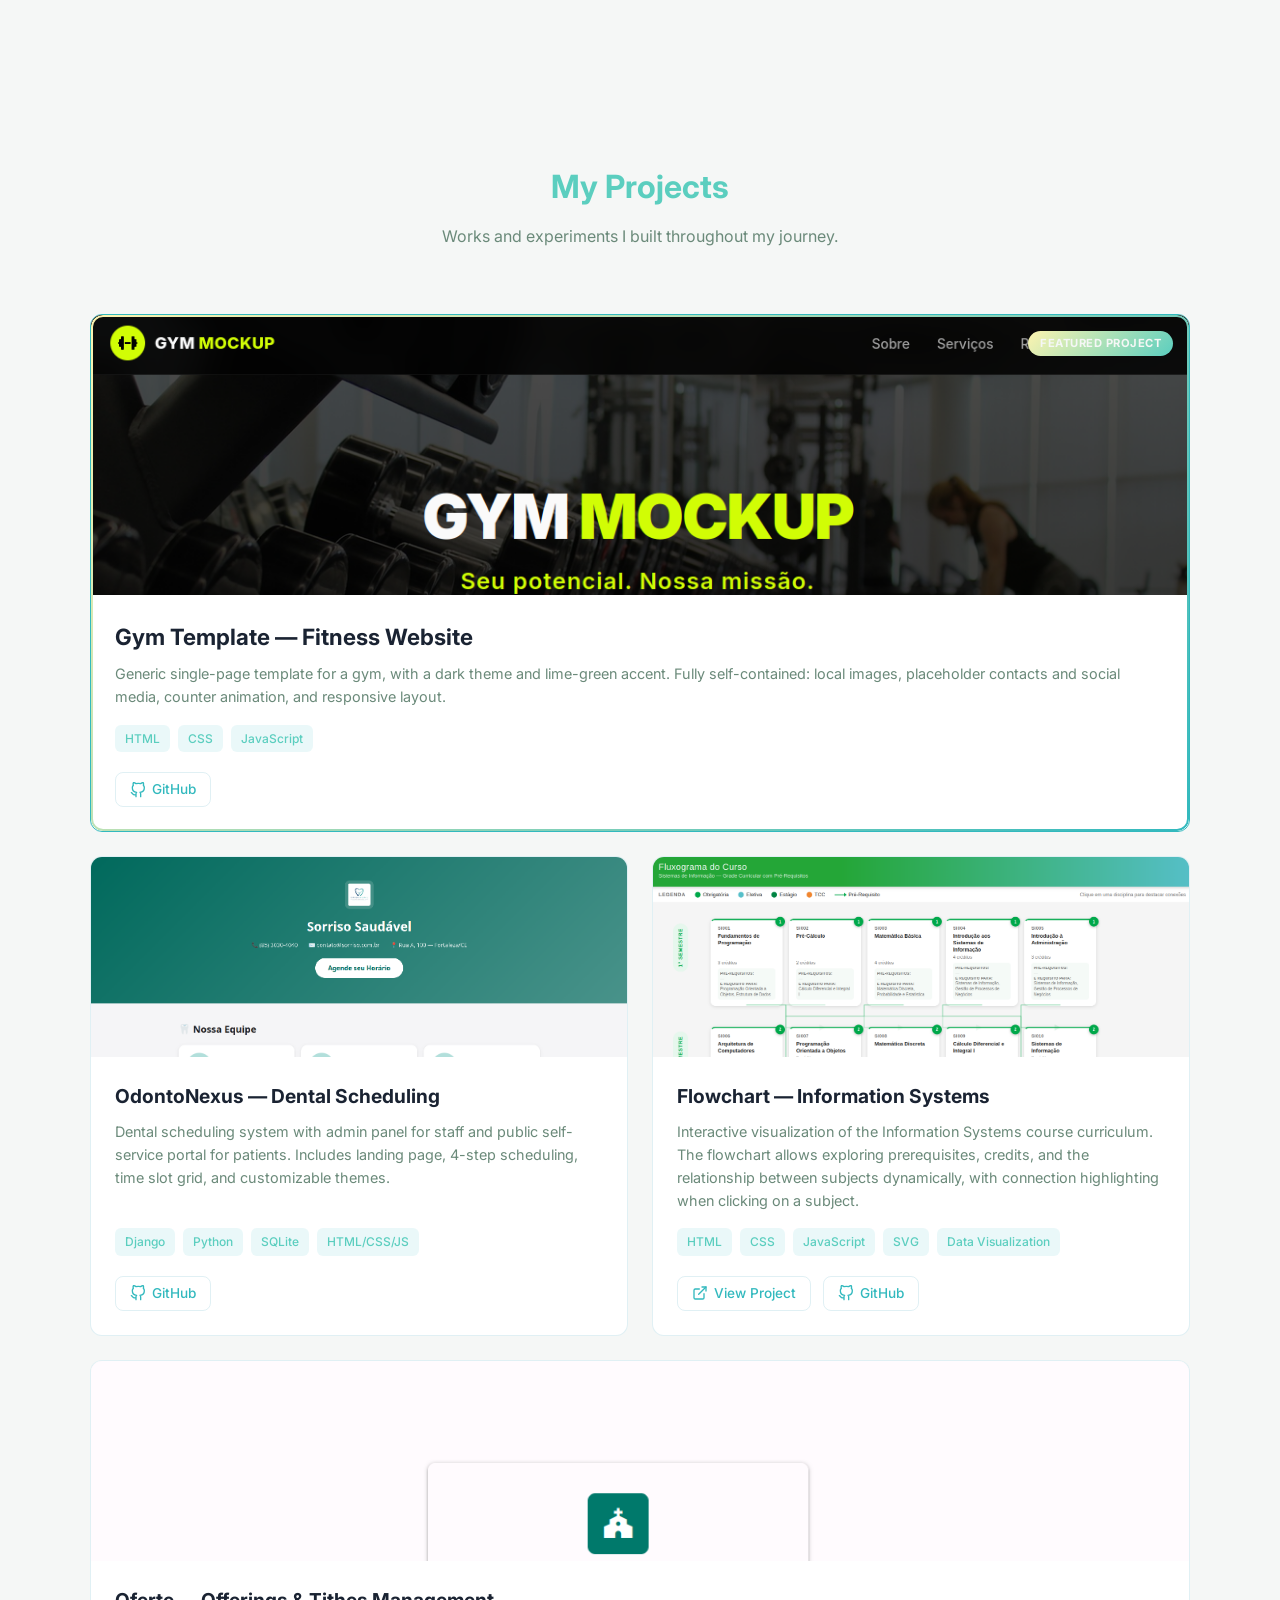
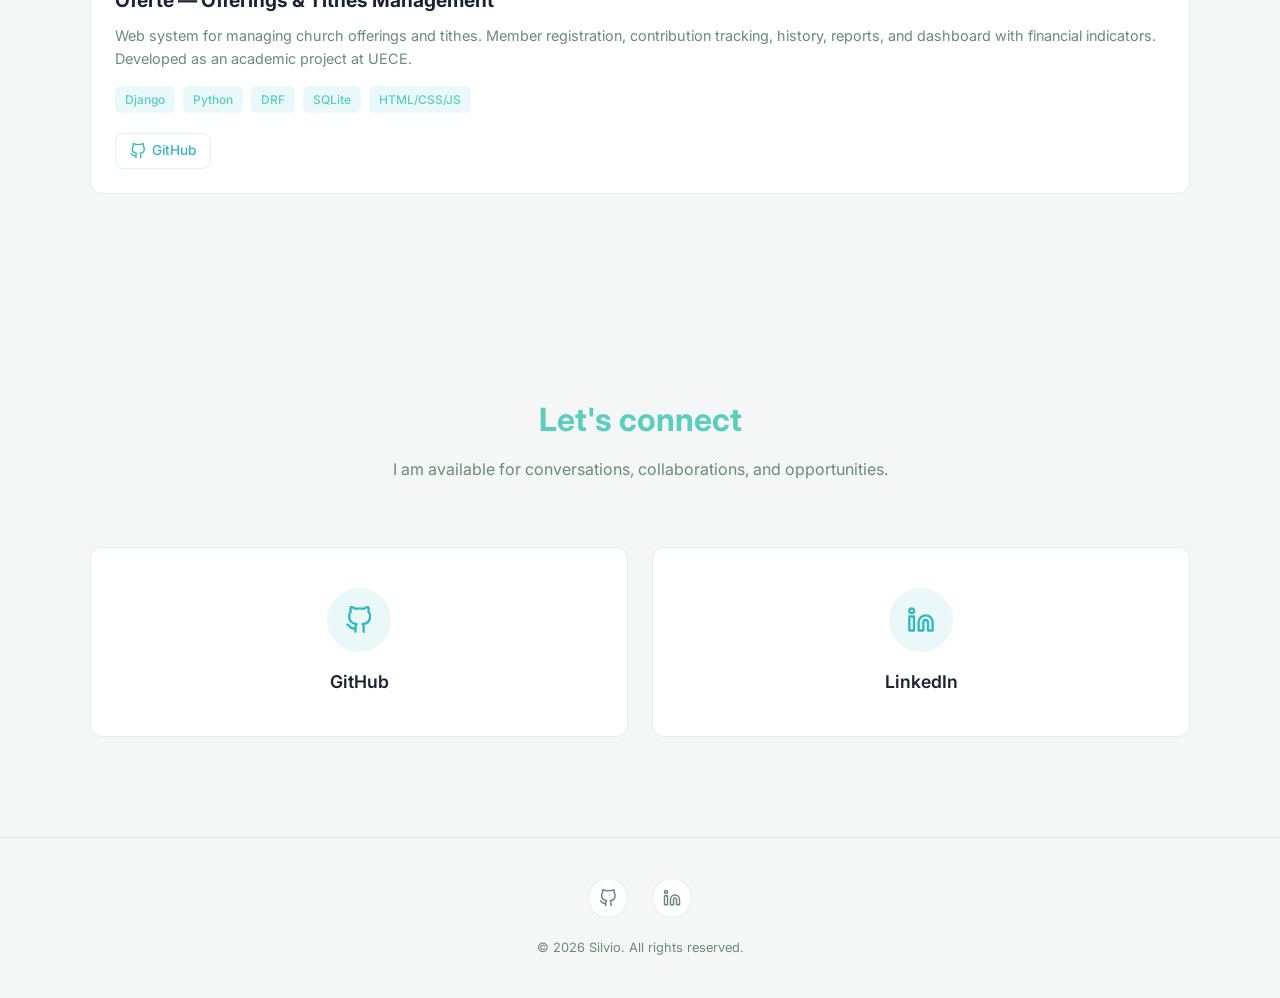
==== commit 3ee8808b: "feat: adiciona Gym Template como projeto destaque e organiza grid simétrico" ====
--- a/index.html
+++ b/index.html
@@ -148,9 +148,35 @@
       </div>
       <div class="projetos__grid">
 
-        <!-- PROJETO DESTAQUE: OdontoNexus -->
+        <!-- PROJETO DESTAQUE: Gym Template -->
         <div class="projeto-card projeto-card--destaque reveal">
           <span class="projeto-card__badge" data-i18n="projetos.badge">Projeto Destaque</span>
+          <div class="projeto-card__preview">
+            <img src="assets/gym-template.png" alt="Gym Template — site de academia">
+          </div>
+          <div class="projeto-card__body">
+            <h3 class="projeto-card__title" data-i18n="projetos.gym.title">Gym Template — Site de Academia</h3>
+            <p class="projeto-card__desc" data-i18n="projetos.gym.desc">
+              Template genérico de página única para academia, com tema escuro e acento verde-limão. Totalmente auto-contido: imagens locais, contatos e redes sociais com placeholders, animação de contador e layout responsivo.
+            </p>
+            <div class="projeto-card__tags">
+              <span class="tag">HTML</span>
+              <span class="tag">CSS</span>
+              <span class="tag">JavaScript</span>
+            </div>
+            <div class="projeto-card__links">
+              <a href="https://github.com/silviosouza1986/gym-template" target="_blank">
+                <svg viewBox="0 0 24 24" fill="none" stroke="currentColor" stroke-width="2" stroke-linecap="round" stroke-linejoin="round">
+                  <path d="M9 19c-5 1.5-5-2.5-7-3m14 6v-3.87a3.37 3.37 0 0 0-.94-2.61c3.14-.35 6.44-1.54 6.44-7A5.44 5.44 0 0 0 20 4.77 5.07 5.07 0 0 0 19.91 1S18.73.65 16 2.48a13.38 13.38 0 0 0-7 0C6.27.65 5.09 1 5.09 1A5.07 5.07 0 0 0 5 4.77a5.44 5.44 0 0 0-1.5 3.78c0 5.42 3.3 6.61 6.44 7A3.37 3.37 0 0 0 9 18.13V22"/>
+                </svg>
+                GitHub
+              </a>
+            </div>
+          </div>
+        </div>
+
+        <!-- PROJETO: OdontoNexus -->
+        <div class="projeto-card reveal">
           <div class="projeto-card__preview">
             <img src="assets/odontonexus-landing.png" alt="Landing page do OdontoNexus">
           </div>
--- a/css/style.css
+++ b/css/style.css
@@ -459,6 +459,11 @@
   grid-column: 1 / -1;
 }
 
+/* Last regular card spans full width to keep the grid symmetric */
+.projetos__grid .projeto-card:not(.projeto-card--destaque):last-child {
+  grid-column: 1 / -1;
+}
+
 .projeto-card--destaque::before {
   content: '';
   position: absolute;
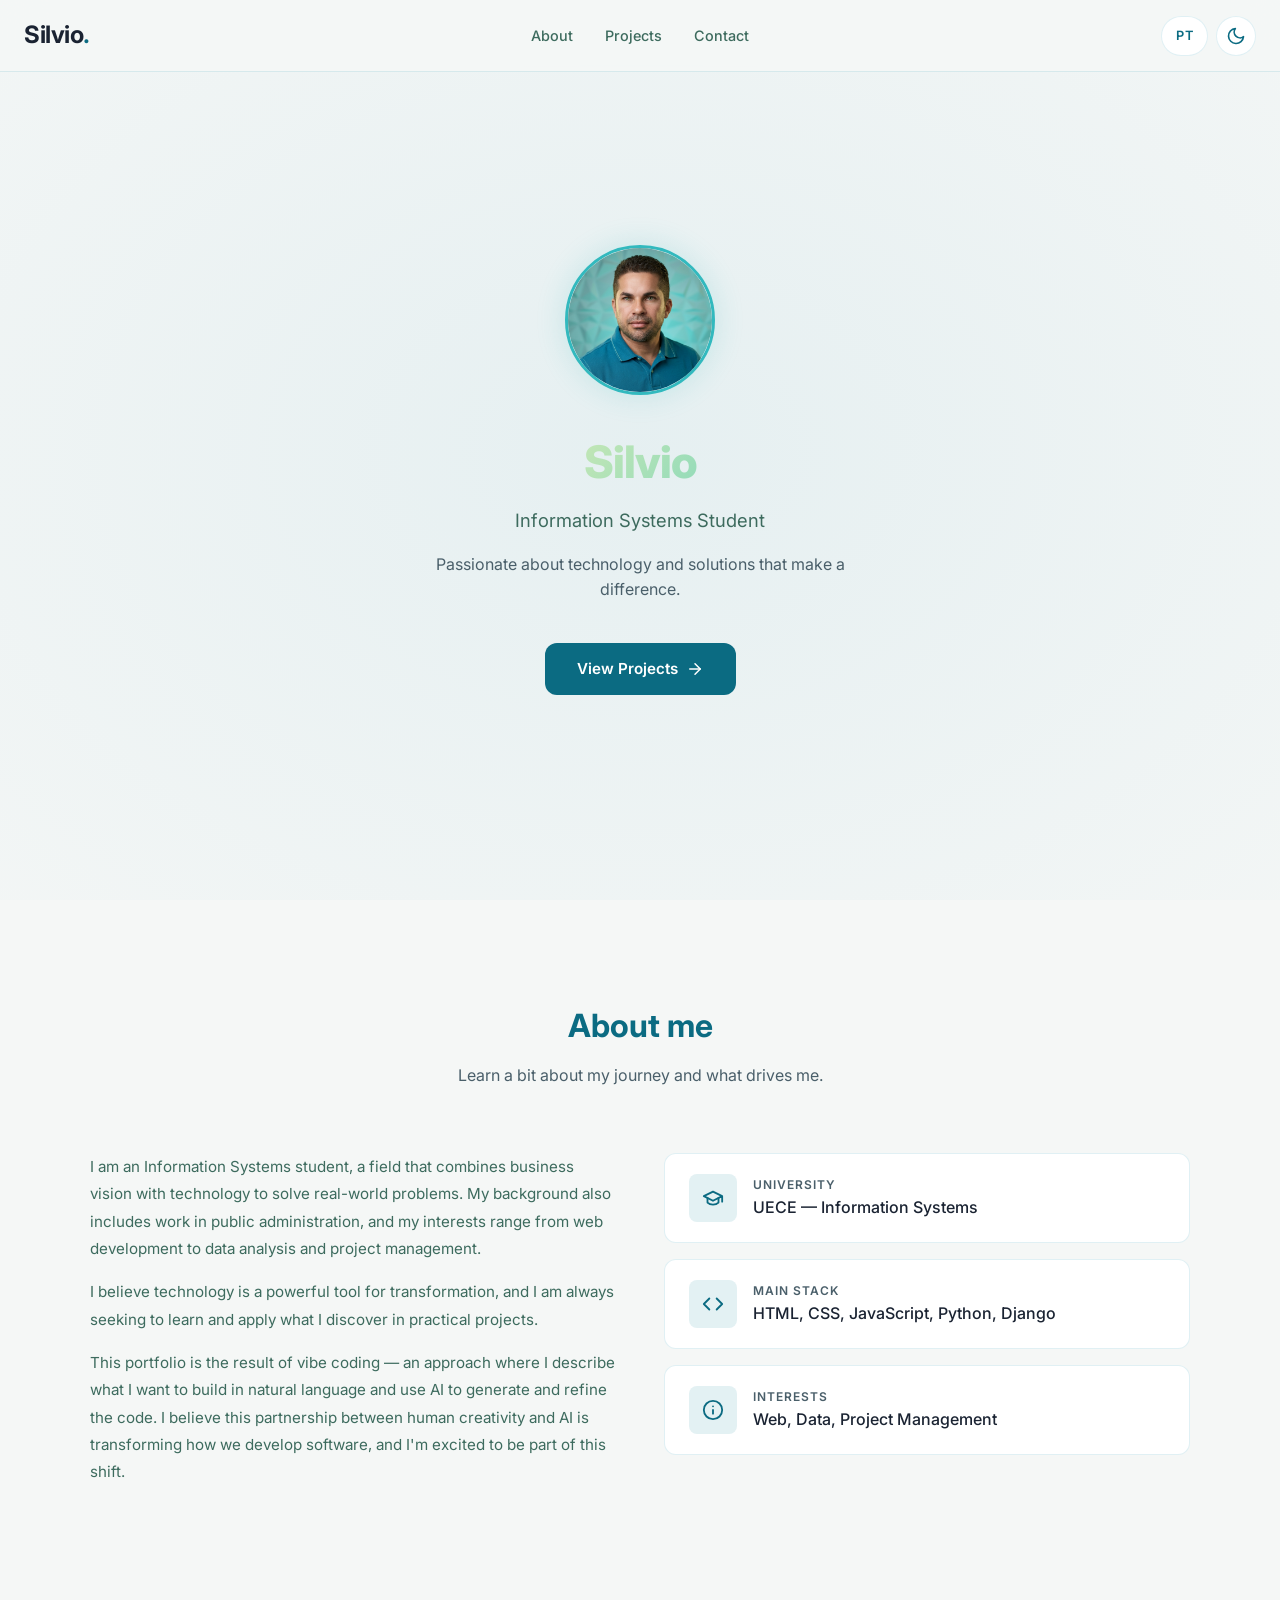
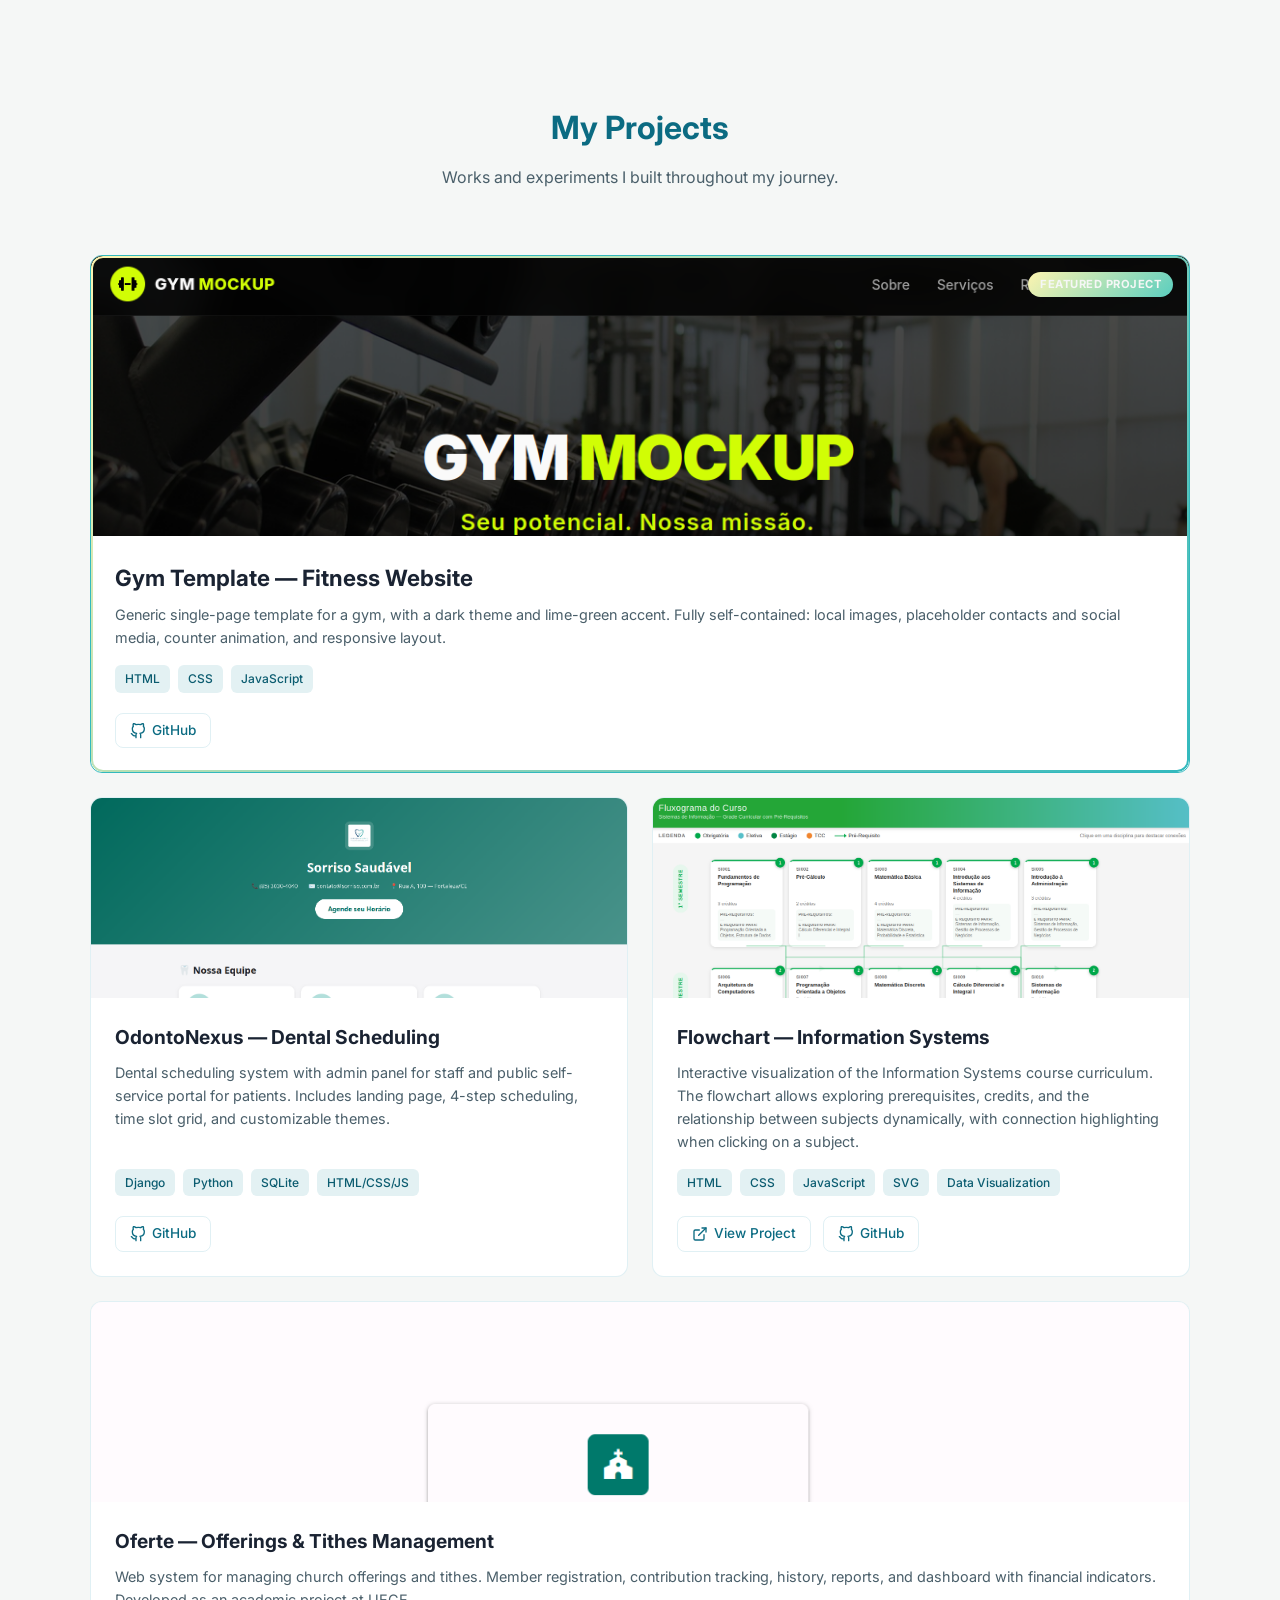
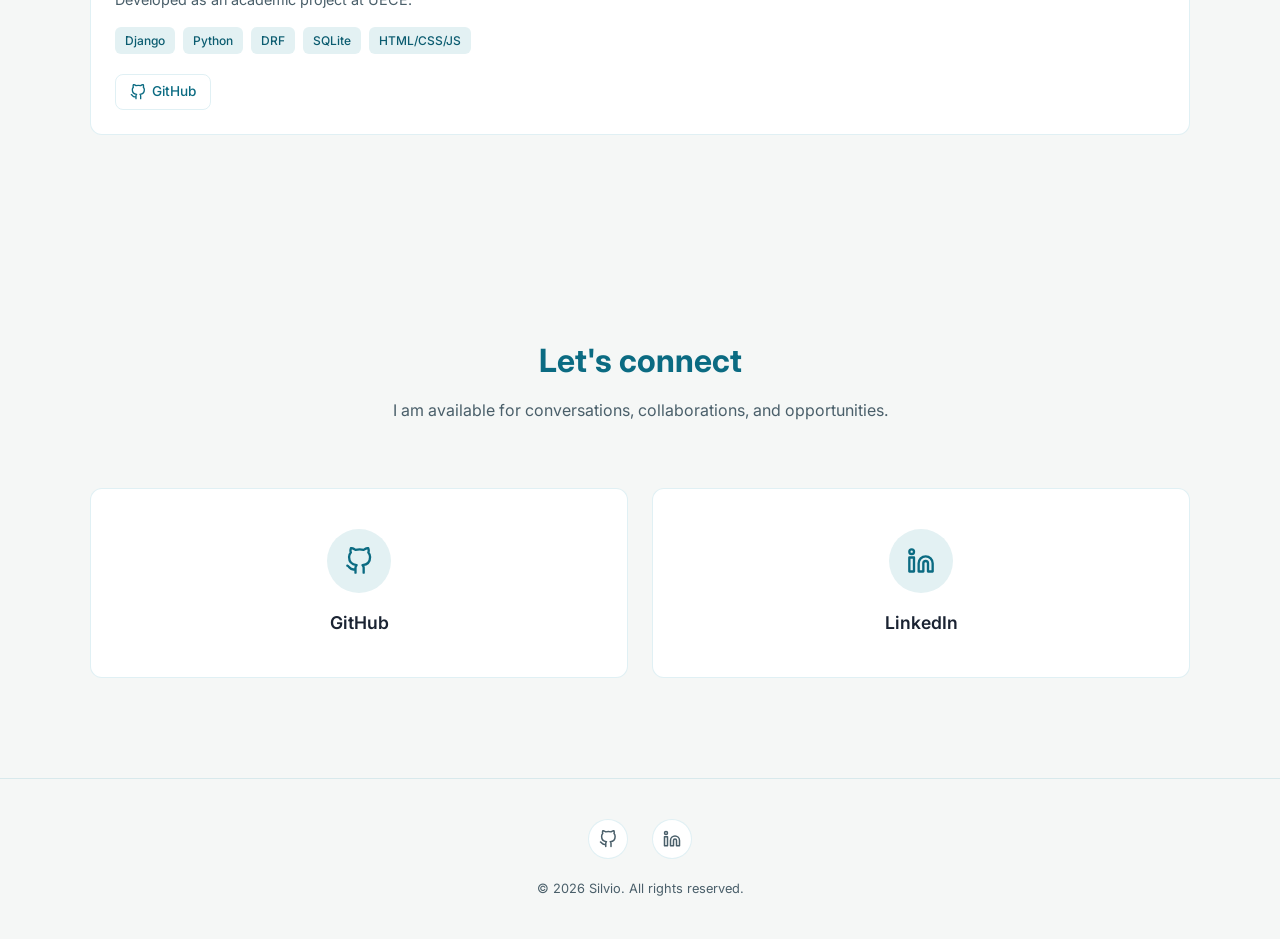
==== commit 9b2f4489: "feat: remove cartão Periodo, sincroniza HTML com dicionário e cita gestão pública" ====
--- a/index.html
+++ b/index.html
@@ -8,8 +8,10 @@
 </head>
 <body>
 
+  <a class="skip-link" href="#conteudo" data-i18n="skip.link">Pular para o conteúdo</a>
+
   <!-- NAVBAR -->
-  <nav class="navbar" id="navbar">
+  <nav class="navbar" id="navbar" aria-label="Navegação principal">
     <a href="#" class="navbar__logo">Silvio<span>.</span></a>
     <ul class="navbar__links" id="navLinks">
       <li><a href="#sobre" data-i18n="nav.sobre">Sobre</a></li>
@@ -21,7 +23,7 @@
         <span data-i18n="lang.code">EN</span>
       </button>
       <button class="theme-toggle" id="themeToggle" aria-label="Alternar tema">
-        <svg width="20" height="20" viewBox="0 0 24 24" fill="none" stroke="currentColor" stroke-width="2" stroke-linecap="round" stroke-linejoin="round">
+        <svg aria-hidden="true" width="20" height="20" viewBox="0 0 24 24" fill="none" stroke="currentColor" stroke-width="2" stroke-linecap="round" stroke-linejoin="round">
           <circle cx="12" cy="12" r="5"/>
           <line x1="12" y1="1" x2="12" y2="3"/>
           <line x1="12" y1="21" x2="12" y2="23"/>
@@ -34,7 +36,7 @@
         </svg>
       </button>
       <button class="navbar__menu-btn" id="menuBtn" aria-label="Menu">
-        <svg width="24" height="24" viewBox="0 0 24 24" fill="none" stroke="currentColor" stroke-width="2" stroke-linecap="round">
+        <svg aria-hidden="true" width="24" height="24" viewBox="0 0 24 24" fill="none" stroke="currentColor" stroke-width="2" stroke-linecap="round">
           <line x1="3" y1="6" x2="21" y2="6"/>
           <line x1="3" y1="12" x2="21" y2="12"/>
           <line x1="3" y1="18" x2="21" y2="18"/>
@@ -42,7 +44,9 @@
       </button>
     </div>
   </nav>
-  <div class="mobile-overlay" id="mobileOverlay"></div>
+  <div class="mobile-overlay" id="mobileOverlay" aria-hidden="true"></div>
+
+  <main id="conteudo">
 
   <!-- HERO -->
   <section class="hero" id="hero">
@@ -52,10 +56,10 @@
       </div>
       <h1 class="hero__name">Silvio</h1>
       <p class="hero__subtitle" data-i18n="hero.subtitle">Estudante de Sistemas de Informação</p>
-      <p class="hero__tagline" data-i18n="hero.tagline">Apaixonado por tecnologia, dados e soluções que fazem a diferença.</p>
+      <p class="hero__tagline" data-i18n="hero.tagline">Apaixonado por tecnologia e soluções que fazem a diferença.</p>
       <a href="#projetos" class="btn btn--primary">
         <span data-i18n="hero.btn">Ver Projetos</span>
-        <svg width="18" height="18" viewBox="0 0 24 24" fill="none" stroke="currentColor" stroke-width="2" stroke-linecap="round" stroke-linejoin="round">
+        <svg aria-hidden="true" width="18" height="18" viewBox="0 0 24 24" fill="none" stroke="currentColor" stroke-width="2" stroke-linecap="round" stroke-linejoin="round">
           <line x1="5" y1="12" x2="19" y2="12"/>
           <polyline points="12 5 19 12 12 19"/>
         </svg>
@@ -73,57 +77,43 @@
       <div class="sobre__grid">
         <div class="sobre__text reveal">
           <p data-i18n="sobre.p1">
-            Sou estudante de Sistemas de Informação, uma área que une a visão de negócio com a tecnologia para resolver problemas reais. Meu interesse vai desde o desenvolvimento web até a análise de dados e gestão de projetos.
+            Sou estudante de Sistemas de Informação, uma área que une a visão de negócio com a tecnologia para resolver problemas reais. Minha trajetória também inclui atuação em gestão pública, e meu interesse vai do desenvolvimento web à análise de dados e gestão de projetos.
           </p>
           <p data-i18n="sobre.p2">
             Acredito que a tecnologia é uma ferramenta poderosa de transformação, e estou sempre buscando aprender e aplicar o que descubro em projetos práticos.
           </p>
           <p data-i18n="sobre.p3">
-            Este portfólio é o espaço onde reúno meus trabalhos, aprendizados e experiências ao longo da minha jornada acadêmica e profissional.
+            Este portfólio é fruto do vibe coding — uma abordagem onde descrevo em linguagem natural o que quero construir e uso inteligência artificial para gerar e refinar o código. Acredito que essa parceria entre criatividade humana e IA está transformando a forma como desenvolvemos software, e estou animado em fazer parte dessa mudança.
           </p>
         </div>
         <div class="sobre__info reveal">
           <div class="info-card">
             <div class="info-card__icon">
-              <svg width="22" height="22" viewBox="0 0 24 24" fill="none" stroke="currentColor" stroke-width="2" stroke-linecap="round" stroke-linejoin="round">
+              <svg aria-hidden="true" width="22" height="22" viewBox="0 0 24 24" fill="none" stroke="currentColor" stroke-width="2" stroke-linecap="round" stroke-linejoin="round">
                 <path d="M22 10v6M2 10l10-5 10 5-10 5z"/>
                 <path d="M6 12v5c3 3 9 3 12 0v-5"/>
               </svg>
             </div>
             <div>
               <div class="info-card__label" data-i18n="sobre.uni">Universidade</div>
-              <div class="info-card__value" data-i18n="sobre.uni.value">Sistemas de Informação</div>
+              <div class="info-card__value" data-i18n="sobre.uni.value">UECE — Sistemas de Informação</div>
             </div>
           </div>
           <div class="info-card">
             <div class="info-card__icon">
-              <svg width="22" height="22" viewBox="0 0 24 24" fill="none" stroke="currentColor" stroke-width="2" stroke-linecap="round" stroke-linejoin="round">
-                <rect x="3" y="4" width="18" height="18" rx="2" ry="2"/>
-                <line x1="16" y1="2" x2="16" y2="6"/>
-                <line x1="8" y1="2" x2="8" y2="6"/>
-                <line x1="3" y1="10" x2="21" y2="10"/>
-              </svg>
-            </div>
-            <div>
-              <div class="info-card__label" data-i18n="sobre.periodo">Período</div>
-              <div class="info-card__value" data-i18n="sobre.periodo.value">Coloque seu período aqui</div>
-            </div>
-          </div>
-          <div class="info-card">
-            <div class="info-card__icon">
-              <svg width="22" height="22" viewBox="0 0 24 24" fill="none" stroke="currentColor" stroke-width="2" stroke-linecap="round" stroke-linejoin="round">
+              <svg aria-hidden="true" width="22" height="22" viewBox="0 0 24 24" fill="none" stroke="currentColor" stroke-width="2" stroke-linecap="round" stroke-linejoin="round">
                 <polyline points="16 18 22 12 16 6"/>
                 <polyline points="8 6 2 12 8 18"/>
               </svg>
             </div>
             <div>
               <div class="info-card__label" data-i18n="sobre.stack">Stack Principal</div>
-              <div class="info-card__value" data-i18n="sobre.stack.value">HTML, CSS, JavaScript</div>
+              <div class="info-card__value" data-i18n="sobre.stack.value">HTML, CSS, JavaScript, Python, Django</div>
             </div>
           </div>
           <div class="info-card">
             <div class="info-card__icon">
-              <svg width="22" height="22" viewBox="0 0 24 24" fill="none" stroke="currentColor" stroke-width="2" stroke-linecap="round" stroke-linejoin="round">
+              <svg aria-hidden="true" width="22" height="22" viewBox="0 0 24 24" fill="none" stroke="currentColor" stroke-width="2" stroke-linecap="round" stroke-linejoin="round">
                 <circle cx="12" cy="12" r="10"/>
                 <path d="M12 16v-4"/>
                 <path d="M12 8h.01"/>
@@ -165,8 +155,8 @@
               <span class="tag">JavaScript</span>
             </div>
             <div class="projeto-card__links">
-              <a href="https://github.com/silviosouza1986/gym-template" target="_blank">
-                <svg viewBox="0 0 24 24" fill="none" stroke="currentColor" stroke-width="2" stroke-linecap="round" stroke-linejoin="round">
+              <a href="https://github.com/silviosouza1986/gym-template" target="_blank" rel="noopener noreferrer">
+                <svg aria-hidden="true" viewBox="0 0 24 24" fill="none" stroke="currentColor" stroke-width="2" stroke-linecap="round" stroke-linejoin="round">
                   <path d="M9 19c-5 1.5-5-2.5-7-3m14 6v-3.87a3.37 3.37 0 0 0-.94-2.61c3.14-.35 6.44-1.54 6.44-7A5.44 5.44 0 0 0 20 4.77 5.07 5.07 0 0 0 19.91 1S18.73.65 16 2.48a13.38 13.38 0 0 0-7 0C6.27.65 5.09 1 5.09 1A5.07 5.07 0 0 0 5 4.77a5.44 5.44 0 0 0-1.5 3.78c0 5.42 3.3 6.61 6.44 7A3.37 3.37 0 0 0 9 18.13V22"/>
                 </svg>
                 GitHub
@@ -192,8 +182,8 @@
               <span class="tag">HTML/CSS/JS</span>
             </div>
             <div class="projeto-card__links">
-              <a href="https://github.com/silviosouza1986/OdontoNexus" target="_blank">
-                <svg viewBox="0 0 24 24" fill="none" stroke="currentColor" stroke-width="2" stroke-linecap="round" stroke-linejoin="round">
+              <a href="https://github.com/silviosouza1986/OdontoNexus" target="_blank" rel="noopener noreferrer">
+                <svg aria-hidden="true" viewBox="0 0 24 24" fill="none" stroke="currentColor" stroke-width="2" stroke-linecap="round" stroke-linejoin="round">
                   <path d="M9 19c-5 1.5-5-2.5-7-3m14 6v-3.87a3.37 3.37 0 0 0-.94-2.61c3.14-.35 6.44-1.54 6.44-7A5.44 5.44 0 0 0 20 4.77 5.07 5.07 0 0 0 19.91 1S18.73.65 16 2.48a13.38 13.38 0 0 0-7 0C6.27.65 5.09 1 5.09 1A5.07 5.07 0 0 0 5 4.77a5.44 5.44 0 0 0-1.5 3.78c0 5.42 3.3 6.61 6.44 7A3.37 3.37 0 0 0 9 18.13V22"/>
                 </svg>
                 GitHub
@@ -220,16 +210,16 @@
               <span class="tag" data-i18n="projetos.fluxograma.tag1">Visualização de Dados</span>
             </div>
             <div class="projeto-card__links">
-              <a href="fluxograma-si/index.html" target="_blank">
-                <svg viewBox="0 0 24 24" fill="none" stroke="currentColor" stroke-width="2" stroke-linecap="round" stroke-linejoin="round">
+              <a href="fluxograma-si/index.html" target="_blank" rel="noopener noreferrer">
+                <svg aria-hidden="true" viewBox="0 0 24 24" fill="none" stroke="currentColor" stroke-width="2" stroke-linecap="round" stroke-linejoin="round">
                   <path d="M18 13v6a2 2 0 0 1-2 2H5a2 2 0 0 1-2-2V8a2 2 0 0 1 2-2h6"/>
                   <polyline points="15 3 21 3 21 9"/>
                   <line x1="10" y1="14" x2="21" y2="3"/>
                 </svg>
                 <span data-i18n="projetos.fluxograma.link">Ver Projeto</span>
               </a>
-              <a href="https://github.com/silviosouza1986/silviosouza1986.github.io/tree/main/fluxograma-si" target="_blank">
-                <svg viewBox="0 0 24 24" fill="none" stroke="currentColor" stroke-width="2" stroke-linecap="round" stroke-linejoin="round">
+              <a href="https://github.com/silviosouza1986/silviosouza1986.github.io/tree/main/fluxograma-si" target="_blank" rel="noopener noreferrer">
+                <svg aria-hidden="true" viewBox="0 0 24 24" fill="none" stroke="currentColor" stroke-width="2" stroke-linecap="round" stroke-linejoin="round">
                   <path d="M9 19c-5 1.5-5-2.5-7-3m14 6v-3.87a3.37 3.37 0 0 0-.94-2.61c3.14-.35 6.44-1.54 6.44-7A5.44 5.44 0 0 0 20 4.77 5.07 5.07 0 0 0 19.91 1S18.73.65 16 2.48a13.38 13.38 0 0 0-7 0C6.27.65 5.09 1 5.09 1A5.07 5.07 0 0 0 5 4.77a5.44 5.44 0 0 0-1.5 3.78c0 5.42 3.3 6.61 6.44 7A3.37 3.37 0 0 0 9 18.13V22"/>
                 </svg>
                 GitHub
@@ -256,8 +246,8 @@
               <span class="tag">HTML/CSS/JS</span>
             </div>
             <div class="projeto-card__links">
-              <a href="https://github.com/silviosouza1986/oferte" target="_blank">
-                <svg viewBox="0 0 24 24" fill="none" stroke="currentColor" stroke-width="2" stroke-linecap="round" stroke-linejoin="round">
+              <a href="https://github.com/silviosouza1986/oferte" target="_blank" rel="noopener noreferrer">
+                <svg aria-hidden="true" viewBox="0 0 24 24" fill="none" stroke="currentColor" stroke-width="2" stroke-linecap="round" stroke-linejoin="round">
                   <path d="M9 19c-5 1.5-5-2.5-7-3m14 6v-3.87a3.37 3.37 0 0 0-.94-2.61c3.14-.35 6.44-1.54 6.44-7A5.44 5.44 0 0 0 20 4.77 5.07 5.07 0 0 0 19.91 1S18.73.65 16 2.48a13.38 13.38 0 0 0-7 0C6.27.65 5.09 1 5.09 1A5.07 5.07 0 0 0 5 4.77a5.44 5.44 0 0 0-1.5 3.78c0 5.42 3.3 6.61 6.44 7A3.37 3.37 0 0 0 9 18.13V22"/>
                 </svg>
                 GitHub
@@ -278,17 +268,17 @@
         <p class="section__subtitle" data-i18n="contato.subtitle">Estou disponível para conversas, colaborações e oportunidades.</p>
       </div>
       <div class="contato__grid">
-        <a href="https://github.com/silviosouza1986" class="contato-btn reveal" target="_blank">
+        <a href="https://github.com/silviosouza1986" class="contato-btn reveal" target="_blank" rel="noopener noreferrer">
           <div class="contato-btn__icon">
-            <svg viewBox="0 0 24 24" fill="none" stroke="currentColor" stroke-width="2" stroke-linecap="round" stroke-linejoin="round">
+            <svg aria-hidden="true" viewBox="0 0 24 24" fill="none" stroke="currentColor" stroke-width="2" stroke-linecap="round" stroke-linejoin="round">
               <path d="M9 19c-5 1.5-5-2.5-7-3m14 6v-3.87a3.37 3.37 0 0 0-.94-2.61c3.14-.35 6.44-1.54 6.44-7A5.44 5.44 0 0 0 20 4.77 5.07 5.07 0 0 0 19.91 1S18.73.65 16 2.48a13.38 13.38 0 0 0-7 0C6.27.65 5.09 1 5.09 1A5.07 5.07 0 0 0 5 4.77a5.44 5.44 0 0 0-1.5 3.78c0 5.42 3.3 6.61 6.44 7A3.37 3.37 0 0 0 9 18.13V22"/>
             </svg>
           </div>
           <span class="contato-btn__label">GitHub</span>
         </a>
-        <a href="https://www.linkedin.com/in/silviosouza1986/" class="contato-btn reveal" target="_blank">
+        <a href="https://www.linkedin.com/in/silviosouza1986/" class="contato-btn reveal" target="_blank" rel="noopener noreferrer">
           <div class="contato-btn__icon">
-            <svg viewBox="0 0 24 24" fill="none" stroke="currentColor" stroke-width="2" stroke-linecap="round" stroke-linejoin="round">
+            <svg aria-hidden="true" viewBox="0 0 24 24" fill="none" stroke="currentColor" stroke-width="2" stroke-linecap="round" stroke-linejoin="round">
               <path d="M16 8a6 6 0 0 1 6 6v7h-4v-7a2 2 0 0 0-2-2 2 2 0 0 0-2 2v7h-4v-7a6 6 0 0 1 6-6z"/>
               <rect x="2" y="9" width="4" height="12"/>
               <circle cx="4" cy="4" r="2"/>
@@ -297,28 +287,28 @@
           <span class="contato-btn__label">LinkedIn</span>
         </a>
       </div>
-        </a>
-      </div>
     </div>
   </section>
+
+  </main>
 
   <!-- FOOTER -->
   <footer class="footer">
     <div class="footer__social">
-      <a href="https://github.com/silviosouza1986" aria-label="GitHub" target="_blank">
-        <svg viewBox="0 0 24 24" fill="none" stroke="currentColor" stroke-width="2" stroke-linecap="round" stroke-linejoin="round">
+      <a href="https://github.com/silviosouza1986" aria-label="GitHub" target="_blank" rel="noopener noreferrer">
+        <svg aria-hidden="true" viewBox="0 0 24 24" fill="none" stroke="currentColor" stroke-width="2" stroke-linecap="round" stroke-linejoin="round">
           <path d="M9 19c-5 1.5-5-2.5-7-3m14 6v-3.87a3.37 3.37 0 0 0-.94-2.61c3.14-.35 6.44-1.54 6.44-7A5.44 5.44 0 0 0 20 4.77 5.07 5.07 0 0 0 19.91 1S18.73.65 16 2.48a13.38 13.38 0 0 0-7 0C6.27.65 5.09 1 5.09 1A5.07 5.07 0 0 0 5 4.77a5.44 5.44 0 0 0-1.5 3.78c0 5.42 3.3 6.61 6.44 7A3.37 3.37 0 0 0 9 18.13V22"/>
         </svg>
       </a>
-      <a href="https://www.linkedin.com/in/silviosouza1986/" aria-label="LinkedIn" target="_blank">
-        <svg viewBox="0 0 24 24" fill="none" stroke="currentColor" stroke-width="2" stroke-linecap="round" stroke-linejoin="round">
+      <a href="https://www.linkedin.com/in/silviosouza1986/" aria-label="LinkedIn" target="_blank" rel="noopener noreferrer">
+        <svg aria-hidden="true" viewBox="0 0 24 24" fill="none" stroke="currentColor" stroke-width="2" stroke-linecap="round" stroke-linejoin="round">
           <path d="M16 8a6 6 0 0 1 6 6v7h-4v-7a2 2 0 0 0-2-2 2 2 0 0 0-2 2v7h-4v-7a6 6 0 0 1 6-6z"/>
           <rect x="2" y="9" width="4" height="12"/>
           <circle cx="4" cy="4" r="2"/>
         </svg>
       </a>
     </div>
-    <p class="footer__copy" data-i18n-html="footer.copy">&copy; 2026 Silvio. Todos os direitos reservados.</p>
+    <p class="footer__copy" data-i18n="footer.copy">© 2026 Silvio. Todos os direitos reservados.</p>
   </footer>
 
   <script src="js/i18n.js"></script>
--- a/css/style.css
+++ b/css/style.css
@@ -20,10 +20,18 @@
 
   --text-primary: #fdf4b0;
   --text-secondary: #a4dcb9;
-  --text-muted: #6b8a7a;
+  --text-muted: #9db0ba;
 
   --border-color: rgba(91, 206, 191, 0.15);
   --glow: rgba(46, 151, 183, 0.3);
+
+  --link: #32b9be;
+  --accent: #5bcebf;
+  --btn-bg: #5bcebf;
+  --btn-text: #0f1419;
+  --tag-bg: rgba(91, 206, 191, 0.12);
+  --tag-text: #5bcebf;
+  --focus-ring: #fdf4b0;
 
   --radius: 12px;
   --radius-sm: 8px;
@@ -38,10 +46,18 @@
 
   --text-primary: #1a2332;
   --text-secondary: #3d6b5e;
-  --text-muted: #6b8a7a;
+  --text-muted: #4a5f6a;
 
   --border-color: rgba(46, 151, 183, 0.15);
   --glow: rgba(50, 185, 190, 0.2);
+
+  --link: #0b6b82;
+  --accent: #0b6b82;
+  --btn-bg: #0b6b82;
+  --btn-text: #ffffff;
+  --tag-bg: #e3f1f3;
+  --tag-text: #0b5c70;
+  --focus-ring: #0b6b82;
 }
 
 html {
@@ -59,18 +75,45 @@
 }
 
 a {
-  color: var(--color4);
+  color: var(--link);
   text-decoration: none;
   transition: color var(--transition);
 }
 
 a:hover {
-  color: var(--color3);
+  color: var(--accent);
+}
+
+/* Estados de foco perceptíveis e consistentes (PORT-005) */
+:focus-visible {
+  outline: 2px solid var(--focus-ring);
+  outline-offset: 2px;
+  border-radius: 2px;
 }
 
 img {
   max-width: 100%;
   display: block;
+}
+
+/* Skip link — visível apenas ao receber foco (PORT-004) */
+.skip-link {
+  position: absolute;
+  top: -48px;
+  left: 16px;
+  z-index: 2000;
+  background: var(--bg-card);
+  color: var(--accent);
+  border: 1px solid var(--border-color);
+  border-radius: var(--radius-sm);
+  padding: 10px 16px;
+  font-size: 0.9rem;
+  font-weight: 600;
+  transition: top var(--transition);
+}
+
+.skip-link:focus {
+  top: 12px;
 }
 
 /* ========================
@@ -101,7 +144,7 @@
 }
 
 .navbar__logo span {
-  color: var(--color3);
+  color: var(--accent);
 }
 
 .navbar__links {
@@ -127,7 +170,7 @@
   left: 0;
   width: 0;
   height: 2px;
-  background: var(--color4);
+  background: var(--accent);
   transition: width var(--transition);
 }
 
@@ -151,7 +194,7 @@
   align-items: center;
   justify-content: center;
   cursor: pointer;
-  color: var(--color3);
+  color: var(--accent);
   font-size: 1.2rem;
   transition: all var(--transition);
 }
@@ -178,7 +221,7 @@
   align-items: center;
   justify-content: center;
   cursor: pointer;
-  color: var(--color3);
+  color: var(--accent);
   font-size: 0.8rem;
   font-weight: 600;
   font-family: inherit;
@@ -298,26 +341,30 @@
 }
 
 .btn--primary {
-  background: linear-gradient(135deg, var(--color4), var(--color5));
-  color: #fff;
+  background: var(--btn-bg);
+  color: var(--btn-text);
 }
 
 .btn--primary:hover {
   transform: translateY(-2px);
   box-shadow: 0 8px 24px var(--glow);
-  color: #fff;
+  color: var(--btn-text);
+}
+
+.btn--primary span {
+  color: inherit;
 }
 
 .btn--outline {
   background: transparent;
-  border: 2px solid var(--color4);
-  color: var(--color3);
+  border: 2px solid var(--link);
+  color: var(--accent);
 }
 
 .btn--outline:hover {
-  background: rgba(50, 185, 190, 0.1);
+  background: rgba(91, 206, 191, 0.1);
   transform: translateY(-2px);
-  color: var(--color3);
+  color: var(--accent);
 }
 
 /* ========================
@@ -340,7 +387,7 @@
 }
 
 .section__title span {
-  color: var(--color3);
+  color: var(--accent);
 }
 
 .section__subtitle {
@@ -398,11 +445,11 @@
   width: 48px;
   height: 48px;
   border-radius: var(--radius-sm);
-  background: rgba(50, 185, 190, 0.1);
+  background: var(--tag-bg);
   display: flex;
   align-items: center;
   justify-content: center;
-  color: var(--color4);
+  color: var(--accent);
   font-size: 1.3rem;
   flex-shrink: 0;
 }
@@ -548,8 +595,8 @@
 }
 
 .tag {
-  background: rgba(50, 185, 190, 0.1);
-  color: var(--color3);
+  background: var(--tag-bg);
+  color: var(--tag-text);
   font-size: 0.75rem;
   font-weight: 500;
   padding: 4px 10px;
@@ -567,7 +614,7 @@
   gap: 6px;
   font-size: 0.85rem;
   font-weight: 500;
-  color: var(--color4);
+  color: var(--link);
   padding: 6px 14px;
   border-radius: var(--radius-sm);
   border: 1px solid var(--border-color);
@@ -575,9 +622,9 @@
 }
 
 .projeto-card__links a:hover {
-  background: rgba(50, 185, 190, 0.1);
-  border-color: var(--color4);
-  color: var(--color3);
+  background: var(--tag-bg);
+  border-color: var(--link);
+  color: var(--accent);
 }
 
 .projeto-card__links svg {
@@ -619,7 +666,7 @@
   width: 64px;
   height: 64px;
   border-radius: 50%;
-  background: rgba(50, 185, 190, 0.1);
+  background: var(--tag-bg);
   display: flex;
   align-items: center;
   justify-content: center;
@@ -628,7 +675,7 @@
 .contato-btn__icon svg {
   width: 28px;
   height: 28px;
-  color: var(--color4);
+  color: var(--accent);
 }
 
 .contato-btn__label {
@@ -671,8 +718,8 @@
 }
 
 .footer__social a:hover {
-  color: var(--color3);
-  border-color: var(--color4);
+  color: var(--accent);
+  border-color: var(--link);
   box-shadow: 0 0 12px var(--glow);
 }
 
@@ -688,16 +735,39 @@
 
 /* ========================
    ANIMAÇÕES SCROLL
+   Conteúdo visível por padrão; o ocultamento só ocorre
+   quando o JS carrega (classe `js` no <html>) — RF-07.
 ======================== */
-.reveal {
+html.js .reveal {
   opacity: 0;
   transform: translateY(30px);
   transition: opacity 0.6s ease, transform 0.6s ease;
 }
 
-.reveal.visible {
+html.js .reveal.visible {
   opacity: 1;
   transform: translateY(0);
+}
+
+/* Movimento reduzido: desativar transições/animações não essenciais (PORT-006) */
+@media (prefers-reduced-motion: reduce) {
+  html {
+    scroll-behavior: auto;
+  }
+
+  html.js .reveal {
+    opacity: 1;
+    transform: none;
+    transition: none;
+  }
+
+  *,
+  *::before,
+  *::after {
+    animation-duration: 0.01ms !important;
+    animation-iteration-count: 1 !important;
+    transition-duration: 0.01ms !important;
+  }
 }
 
 /* ========================
@@ -731,17 +801,20 @@
     right: -100%;
     width: 280px;
     height: 100vh;
+    height: 100dvh;
     background: var(--bg-surface);
     flex-direction: column;
     padding: 80px 32px 32px;
     gap: 0;
-    transition: right var(--transition);
+    transition: right var(--transition), visibility var(--transition);
+    visibility: hidden;
     z-index: 1001;
     border-left: 1px solid var(--border-color);
   }
 
   .navbar__links.open {
     right: 0;
+    visibility: visible;
   }
 
   .navbar__links li {
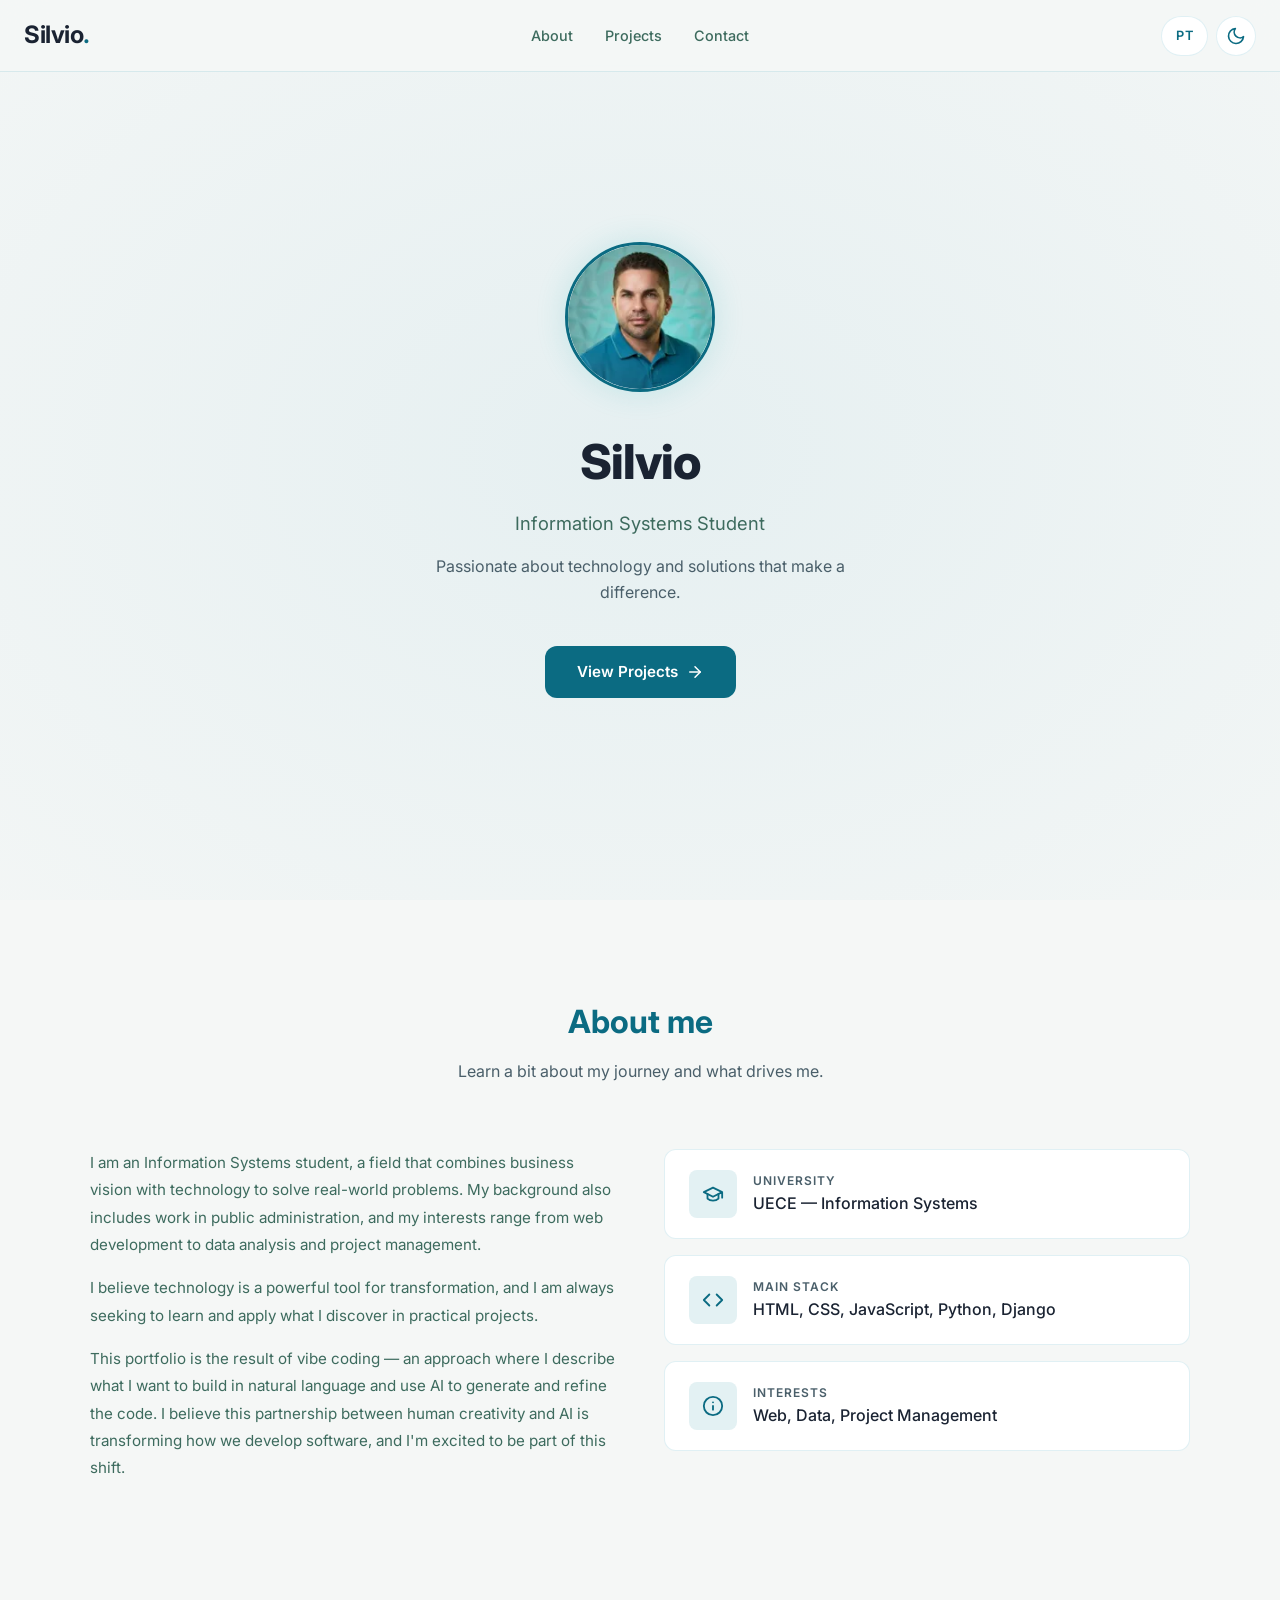
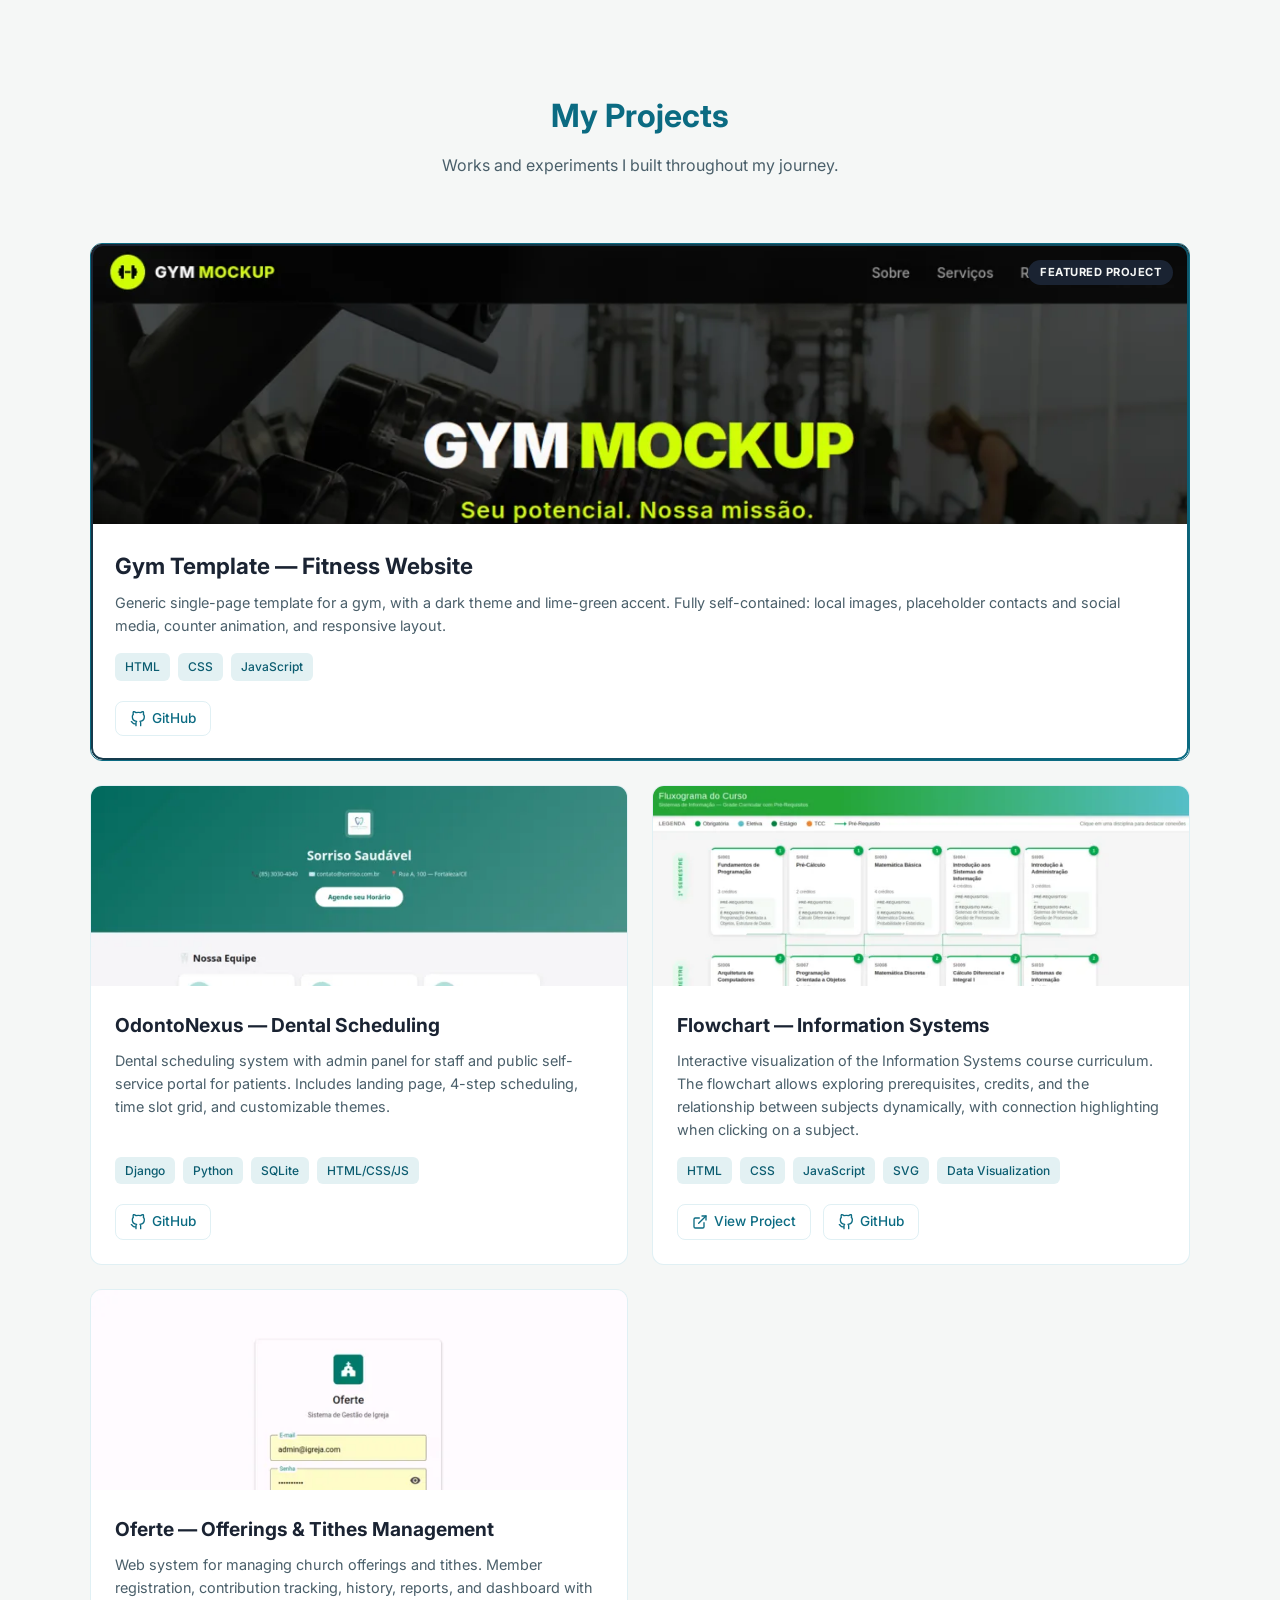
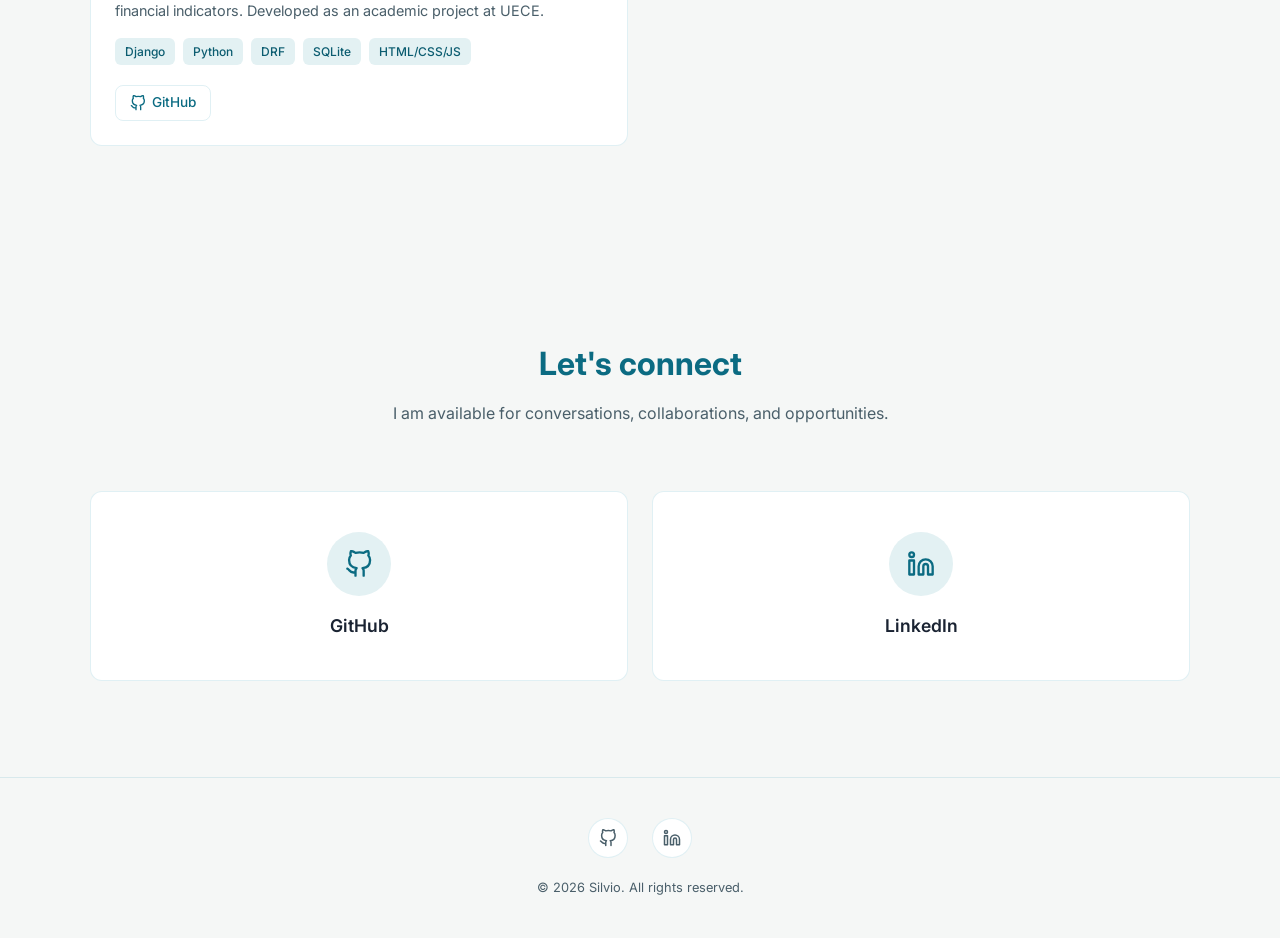
==== commit 9bb02902: "perf: imagens em WebP responsivo com lazy loading e fonte via preconnect" ====
--- a/index.html
+++ b/index.html
@@ -4,6 +4,9 @@
   <meta charset="UTF-8">
   <meta name="viewport" content="width=device-width, initial-scale=1.0">
   <title>Silvio | Portfólio</title>
+  <link rel="preconnect" href="https://fonts.googleapis.com">
+  <link rel="preconnect" href="https://fonts.gstatic.com" crossorigin>
+  <link rel="stylesheet" href="https://fonts.googleapis.com/css2?family=Inter:wght@400;500;600;700;800&display=swap">
   <link rel="stylesheet" href="css/style.css">
 </head>
 <body>
@@ -52,7 +55,10 @@
   <section class="hero" id="hero">
     <div class="hero__content">
       <div class="hero__photo">
-        <img src="assets/foto-perfil.png" alt="Silvio — foto de perfil">
+        <img src="assets/foto-perfil-320.webp"
+             srcset="assets/foto-perfil-160.webp 160w, assets/foto-perfil-320.webp 320w"
+             sizes="150px" width="320" height="320"
+             alt="Silvio — foto de perfil" decoding="async" fetchpriority="high">
       </div>
       <h1 class="hero__name">Silvio</h1>
       <p class="hero__subtitle" data-i18n="hero.subtitle">Estudante de Sistemas de Informação</p>
@@ -142,7 +148,11 @@
         <div class="projeto-card projeto-card--destaque reveal">
           <span class="projeto-card__badge" data-i18n="projetos.badge">Projeto Destaque</span>
           <div class="projeto-card__preview">
-            <img src="assets/gym-template.png" alt="Gym Template — site de academia">
+            <img src="assets/gym-template-640.webp"
+                 srcset="assets/gym-template-640.webp 640w, assets/gym-template-1200.webp 1200w"
+                 sizes="(min-width: 1148px) 1052px, calc(100vw - 32px)"
+                 width="640" height="339" loading="lazy" decoding="async"
+                 alt="Gym Template — site de academia">
           </div>
           <div class="projeto-card__body">
             <h3 class="projeto-card__title" data-i18n="projetos.gym.title">Gym Template — Site de Academia</h3>
@@ -168,7 +178,11 @@
         <!-- PROJETO: OdontoNexus -->
         <div class="projeto-card reveal">
           <div class="projeto-card__preview">
-            <img src="assets/odontonexus-landing.png" alt="Landing page do OdontoNexus">
+            <img src="assets/odontonexus-landing-640.webp"
+                 srcset="assets/odontonexus-landing-640.webp 640w, assets/odontonexus-landing-1200.webp 1200w"
+                 sizes="(min-width: 1148px) 514px, (min-width: 848px) calc(50vw - 36px), calc(100vw - 32px)"
+                 width="640" height="320" loading="lazy" decoding="async"
+                 alt="Landing page do OdontoNexus">
           </div>
           <div class="projeto-card__body">
             <h3 class="projeto-card__title" data-i18n="projetos.odontonexus.title">OdontoNexus — Agendamento Odontológico</h3>
@@ -195,7 +209,11 @@
         <!-- PROJETO: Fluxograma SI -->
         <div class="projeto-card reveal">
           <div class="projeto-card__preview">
-            <img src="fluxograma-si/fluxograma-si.png" alt="Fluxograma de Sistemas de Informação">
+            <img src="fluxograma-si/fluxograma-si-640.webp"
+                 srcset="fluxograma-si/fluxograma-si-640.webp 640w, fluxograma-si/fluxograma-si-1200.webp 1200w"
+                 sizes="(min-width: 1148px) 514px, (min-width: 848px) calc(50vw - 36px), calc(100vw - 32px)"
+                 width="640" height="307" loading="lazy" decoding="async"
+                 alt="Fluxograma de Sistemas de Informação">
           </div>
           <div class="projeto-card__body">
             <h3 class="projeto-card__title" data-i18n="projetos.fluxograma.title">Fluxograma — Sistemas de Informação</h3>
@@ -231,7 +249,11 @@
         <!-- PROJETO: Oferte -->
         <div class="projeto-card reveal">
           <div class="projeto-card__preview">
-            <img src="assets/oferte-login.png" alt="Tela de login do Oferte">
+            <img src="assets/oferte-login-640.webp"
+                 srcset="assets/oferte-login-640.webp 640w, assets/oferte-login-1200.webp 1200w"
+                 sizes="(min-width: 1148px) 514px, (min-width: 848px) calc(50vw - 36px), calc(100vw - 32px)"
+                 width="640" height="365" loading="lazy" decoding="async"
+                 alt="Tela de login do Oferte">
           </div>
           <div class="projeto-card__body">
             <h3 class="projeto-card__title" data-i18n="projetos.oferte.title">Oferte — Gestão de Ofertas e Dízimos</h3>
--- a/css/style.css
+++ b/css/style.css
@@ -1,5 +1,3 @@
-@import url('https://fonts.googleapis.com/css2?family=Inter:wght@300;400;500;600;700;800&display=swap');
-
 *, *::before, *::after {
   box-sizing: border-box;
   margin: 0;
@@ -7,12 +5,7 @@
 }
 
 :root {
-  --color1: #fdf4b0;
-  --color2: #a4dcb9;
-  --color3: #5bcebf;
-  --color4: #32b9be;
-  --color5: #2e97b7;
-
+  /* ===== Cores (semânticas) ===== */
   --bg-primary: #0f1419;
   --bg-card: #1a2332;
   --bg-surface: #152028;
@@ -21,6 +14,7 @@
   --text-primary: #fdf4b0;
   --text-secondary: #a4dcb9;
   --text-muted: #9db0ba;
+  --heading-accent: #fdf4b0;
 
   --border-color: rgba(91, 206, 191, 0.15);
   --glow: rgba(46, 151, 183, 0.3);
@@ -33,9 +27,21 @@
   --tag-text: #5bcebf;
   --focus-ring: #fdf4b0;
 
+  /* ===== Raio e transição ===== */
   --radius: 12px;
   --radius-sm: 8px;
   --transition: 0.3s cubic-bezier(0.4, 0, 0.2, 1);
+
+  /* ===== Escala de espaçamento (base 4 px) ===== */
+  --space-1: 4px;
+  --space-2: 8px;
+  --space-3: 12px;
+  --space-4: 16px;
+  --space-6: 24px;
+  --space-8: 32px;
+  --space-12: 48px;
+  --space-16: 64px;
+  --space-24: 96px;
 }
 
 [data-theme="light"] {
@@ -47,6 +53,7 @@
   --text-primary: #1a2332;
   --text-secondary: #3d6b5e;
   --text-muted: #4a5f6a;
+  --heading-accent: #1a2332;
 
   --border-color: rgba(46, 151, 183, 0.15);
   --glow: rgba(50, 185, 190, 0.2);
@@ -249,10 +256,11 @@
 ======================== */
 .hero {
   min-height: 100vh;
-  display: flex;
-  align-items: center;
-  justify-content: center;
-  padding: 120px 24px 80px;
+  min-height: 100dvh;
+  display: flex;
+  align-items: center;
+  justify-content: center;
+  padding: 120px var(--space-6) 80px;
   text-align: center;
   position: relative;
   overflow: hidden;
@@ -285,7 +293,7 @@
   border-radius: 50%;
   margin: 0 auto 32px;
   background: var(--bg-card);
-  border: 3px solid var(--color4);
+  border: 3px solid var(--accent);
   display: flex;
   align-items: center;
   justify-content: center;
@@ -300,14 +308,12 @@
 }
 
 .hero__name {
-  font-size: 2.8rem;
+  font-size: clamp(2rem, 1.4rem + 3vw, 3rem);
   font-weight: 800;
   letter-spacing: -1px;
   margin-bottom: 8px;
-  background: linear-gradient(135deg, var(--color1), var(--color3));
-  -webkit-background-clip: text;
-  -webkit-text-fill-color: transparent;
-  background-clip: text;
+  background: none;
+  color: var(--heading-accent);
 }
 
 .hero__subtitle {
@@ -355,32 +361,20 @@
   color: inherit;
 }
 
-.btn--outline {
-  background: transparent;
-  border: 2px solid var(--link);
-  color: var(--accent);
-}
-
-.btn--outline:hover {
-  background: rgba(91, 206, 191, 0.1);
-  transform: translateY(-2px);
-  color: var(--accent);
-}
-
 /* ========================
    SECTIONS (shared)
 ======================== */
 .section {
-  padding: 100px 24px;
+  padding: var(--space-24) var(--space-6);
 }
 
 .section__header {
   text-align: center;
-  margin-bottom: 64px;
+  margin-bottom: var(--space-16);
 }
 
 .section__title {
-  font-size: 2rem;
+  font-size: clamp(1.5rem, 1.2rem + 1.5vw, 2rem);
   font-weight: 700;
   margin-bottom: 12px;
   color: var(--text-primary);
@@ -408,7 +402,7 @@
 .sobre__grid {
   display: grid;
   grid-template-columns: 1fr 1fr;
-  gap: 48px;
+  gap: var(--space-12);
   align-items: start;
 }
 
@@ -421,7 +415,7 @@
 
 .sobre__info {
   display: grid;
-  gap: 16px;
+  gap: var(--space-4);
 }
 
 .info-card {
@@ -436,7 +430,7 @@
 }
 
 .info-card:hover {
-  border-color: var(--color5);
+  border-color: var(--link);
   box-shadow: 0 4px 20px var(--glow);
   transform: translateY(-2px);
 }
@@ -474,7 +468,7 @@
 .projetos__grid {
   display: grid;
   grid-template-columns: repeat(auto-fit, minmax(min(100%, 400px), 1fr));
-  gap: 24px;
+  gap: var(--space-6);
   justify-items: center;
 }
 
@@ -490,24 +484,14 @@
 }
 
 .projeto-card:hover {
-  border-color: var(--color5);
+  border-color: var(--link);
   box-shadow: 0 8px 32px var(--glow);
   transform: translateY(-4px);
 }
 
 .projeto-card--destaque {
-  border-color: var(--color4);
+  border-color: var(--link);
   position: relative;
-  grid-column: 1 / -1;
-}
-
-/* When odd number of projects, featured spans full width */
-.projetos__grid .projeto-card--destaque:nth-last-child(odd) {
-  grid-column: 1 / -1;
-}
-
-/* Last regular card spans full width to keep the grid symmetric */
-.projetos__grid .projeto-card:not(.projeto-card--destaque):last-child {
   grid-column: 1 / -1;
 }
 
@@ -517,7 +501,7 @@
   inset: 0;
   border-radius: var(--radius);
   padding: 2px;
-  background: linear-gradient(135deg, var(--color1), var(--color4));
+  background: linear-gradient(135deg, var(--heading-accent), var(--accent));
   -webkit-mask: linear-gradient(#fff 0 0) content-box, linear-gradient(#fff 0 0);
   mask: linear-gradient(#fff 0 0) content-box, linear-gradient(#fff 0 0);
   -webkit-mask-composite: xor;
@@ -529,7 +513,7 @@
   position: absolute;
   top: 16px;
   right: 16px;
-  background: linear-gradient(135deg, var(--color1), var(--color3));
+  background: var(--heading-accent);
   color: var(--bg-primary);
   font-size: 0.7rem;
   font-weight: 700;
@@ -638,7 +622,7 @@
 .contato__grid {
   display: grid;
   grid-template-columns: repeat(2, 1fr);
-  gap: 24px;
+  gap: var(--space-6);
 }
 
 .contato-btn {
@@ -656,7 +640,7 @@
 }
 
 .contato-btn:hover {
-  border-color: var(--color5);
+  border-color: var(--link);
   box-shadow: 0 8px 32px var(--glow);
   transform: translateY(-4px);
   color: var(--text-primary);
@@ -681,11 +665,6 @@
 .contato-btn__label {
   font-size: 1.1rem;
   font-weight: 600;
-}
-
-.contato-btn__hint {
-  font-size: 0.8rem;
-  color: var(--text-muted);
 }
 
 /* ========================
@@ -845,17 +824,13 @@
     display: block;
   }
 
-  .hero__name {
-    font-size: 2rem;
-  }
-
   .hero__subtitle {
     font-size: 1rem;
   }
 
   .sobre__grid {
     grid-template-columns: 1fr;
-    gap: 32px;
+    gap: var(--space-8);
   }
 
   .projetos__grid {
@@ -876,10 +851,6 @@
 }
 
 @media (max-width: 480px) {
-  .hero__name {
-    font-size: 1.6rem;
-  }
-
   .hero__photo {
     width: 120px;
     height: 120px;
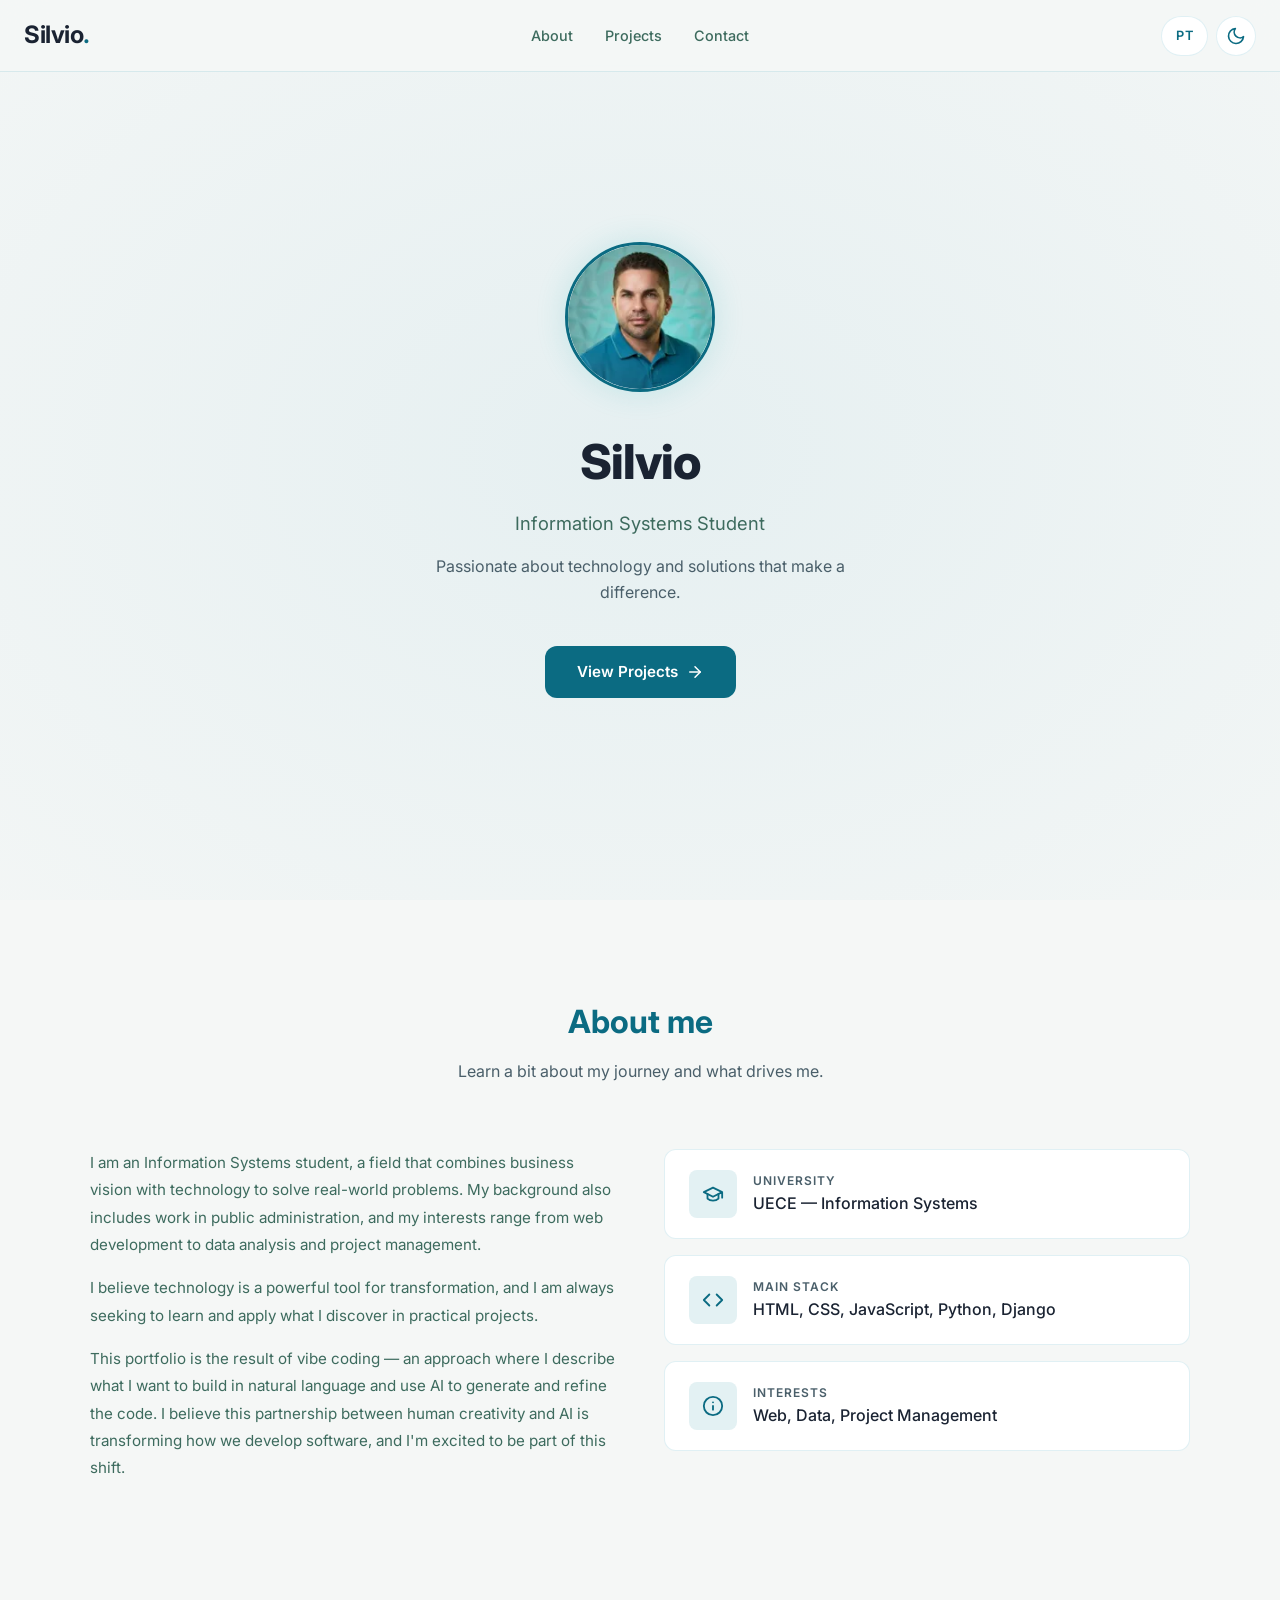
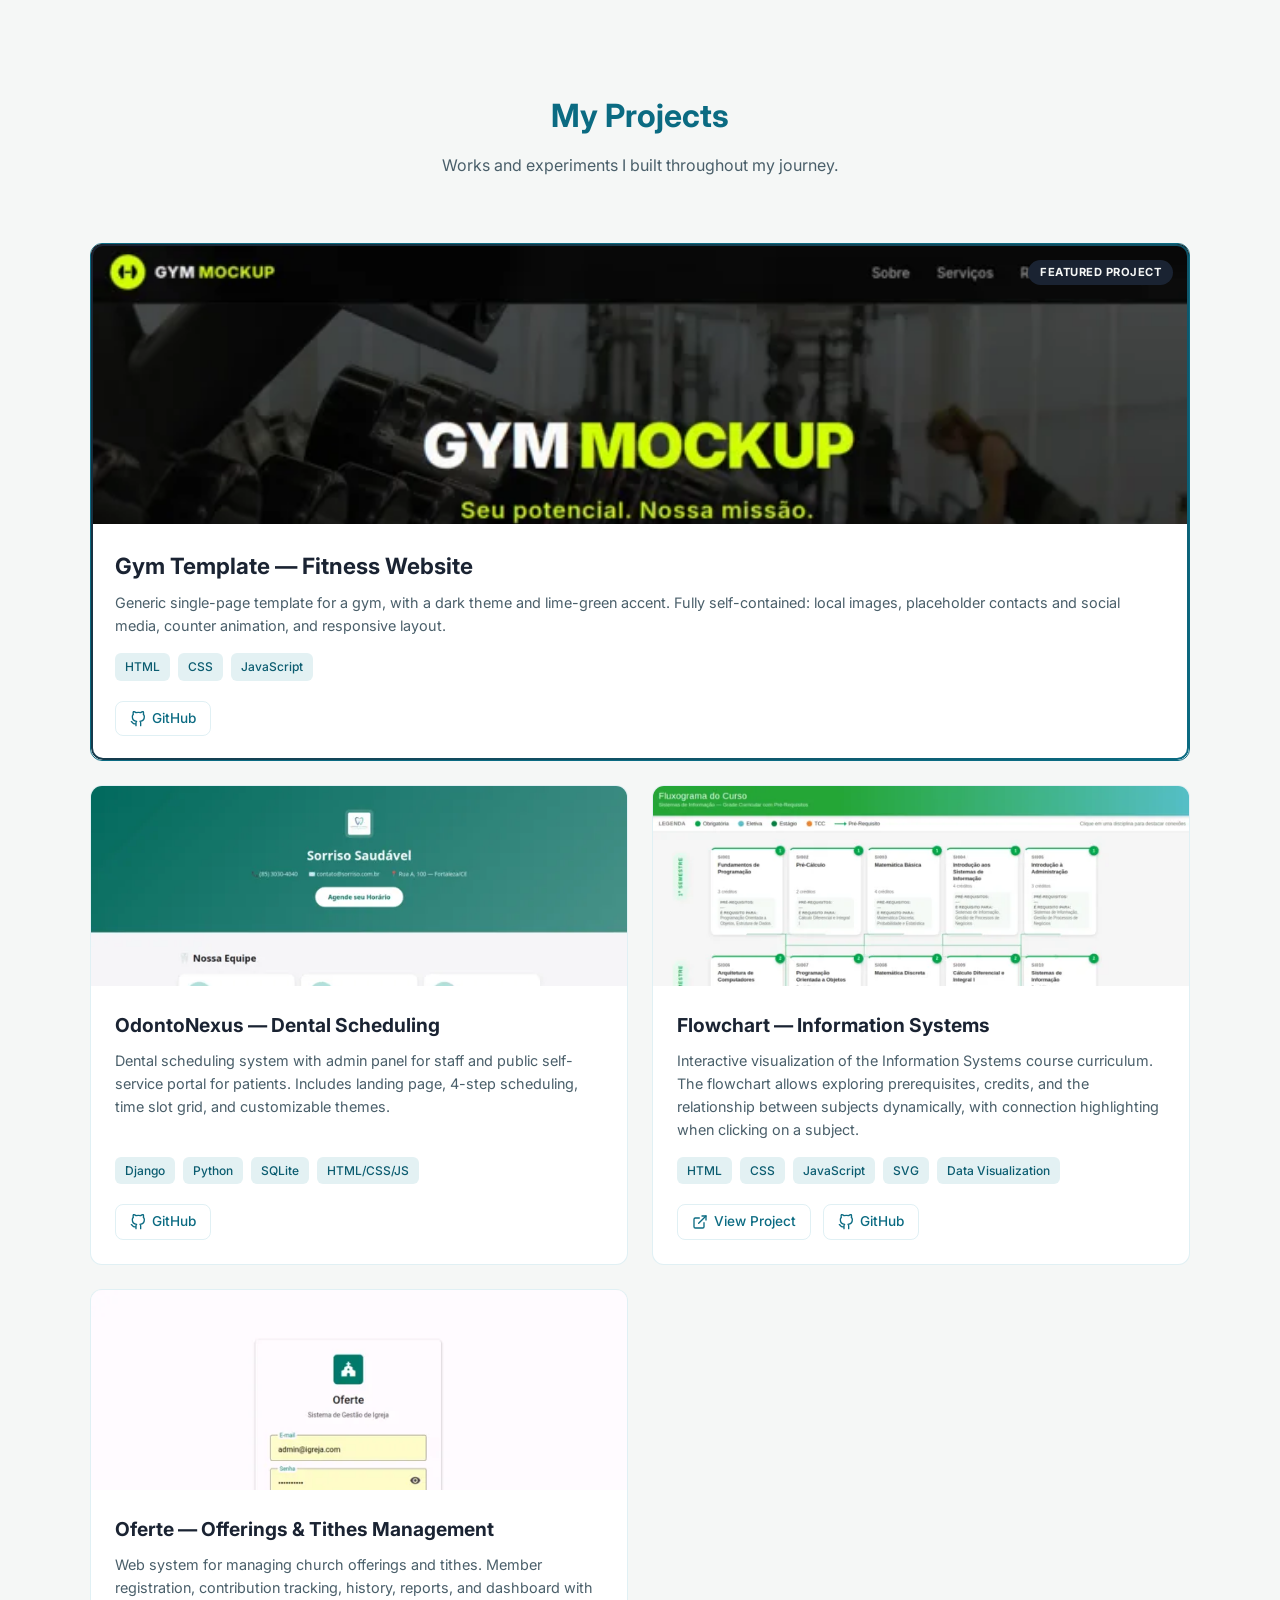
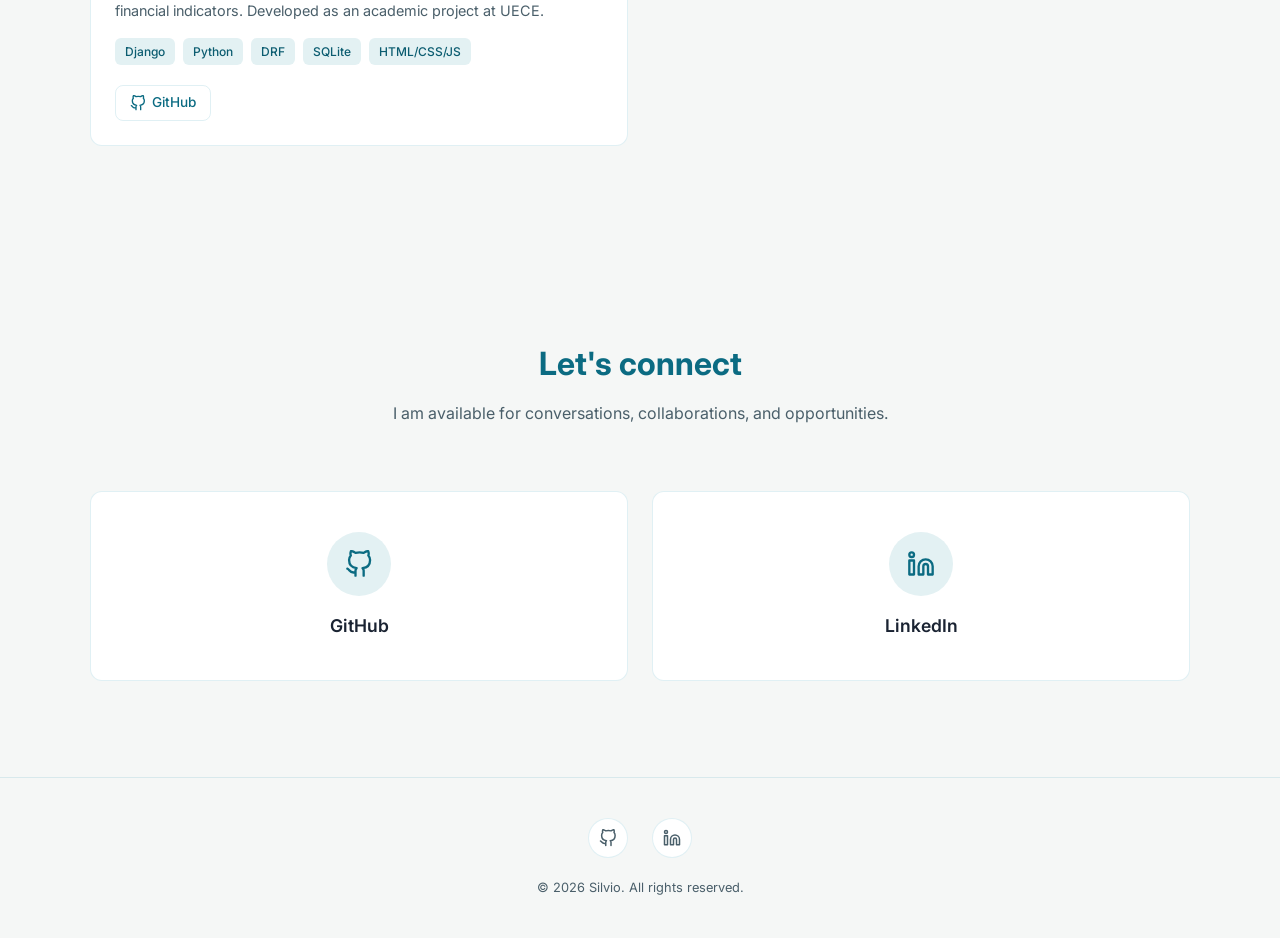
==== commit 620af4ce: "feat: metadados SEO/OG, favicon, og-image, robots, sitemap e pagina 404" ====
--- a/index.html
+++ b/index.html
@@ -4,6 +4,31 @@
   <meta charset="UTF-8">
   <meta name="viewport" content="width=device-width, initial-scale=1.0">
   <title>Silvio | Portfólio</title>
+  <meta name="description" content="Portfólio de Silvio — estudante de Sistemas de Informação na UECE, com projetos em Python/Django, HTML/CSS/JS e visualização de dados.">
+  <link rel="canonical" href="https://silviosouza1986.github.io/">
+  <meta name="theme-color" content="#0f1419" media="(prefers-color-scheme: dark)">
+  <meta name="theme-color" content="#f5f7f6" media="(prefers-color-scheme: light)">
+
+  <!-- Open Graph -->
+  <meta property="og:type" content="website">
+  <meta property="og:url" content="https://silviosouza1986.github.io/">
+  <meta property="og:title" content="Silvio | Portfólio">
+  <meta property="og:description" content="Estudante de Sistemas de Informação na UECE, com projetos em Python/Django, HTML/CSS/JS e visualização de dados.">
+  <meta property="og:image" content="https://silviosouza1986.github.io/assets/og-image.png">
+  <meta property="og:image:width" content="1200">
+  <meta property="og:image:height" content="630">
+  <meta property="og:image:alt" content="Silvio — Sistemas de Informação">
+  <meta property="og:locale" content="pt_BR">
+  <meta property="og:locale:alternate" content="en_US">
+
+  <!-- Twitter Card -->
+  <meta name="twitter:card" content="summary_large_image">
+  <meta name="twitter:title" content="Silvio | Portfólio">
+  <meta name="twitter:description" content="Estudante de Sistemas de Informação na UECE, com projetos em Python/Django, HTML/CSS/JS e visualização de dados.">
+  <meta name="twitter:image" content="https://silviosouza1986.github.io/assets/og-image.png">
+
+  <link rel="icon" type="image/svg+xml" href="favicon.svg">
+  <link rel="apple-touch-icon" href="apple-touch-icon.png">
   <link rel="preconnect" href="https://fonts.googleapis.com">
   <link rel="preconnect" href="https://fonts.gstatic.com" crossorigin>
   <link rel="stylesheet" href="https://fonts.googleapis.com/css2?family=Inter:wght@400;500;600;700;800&display=swap">
